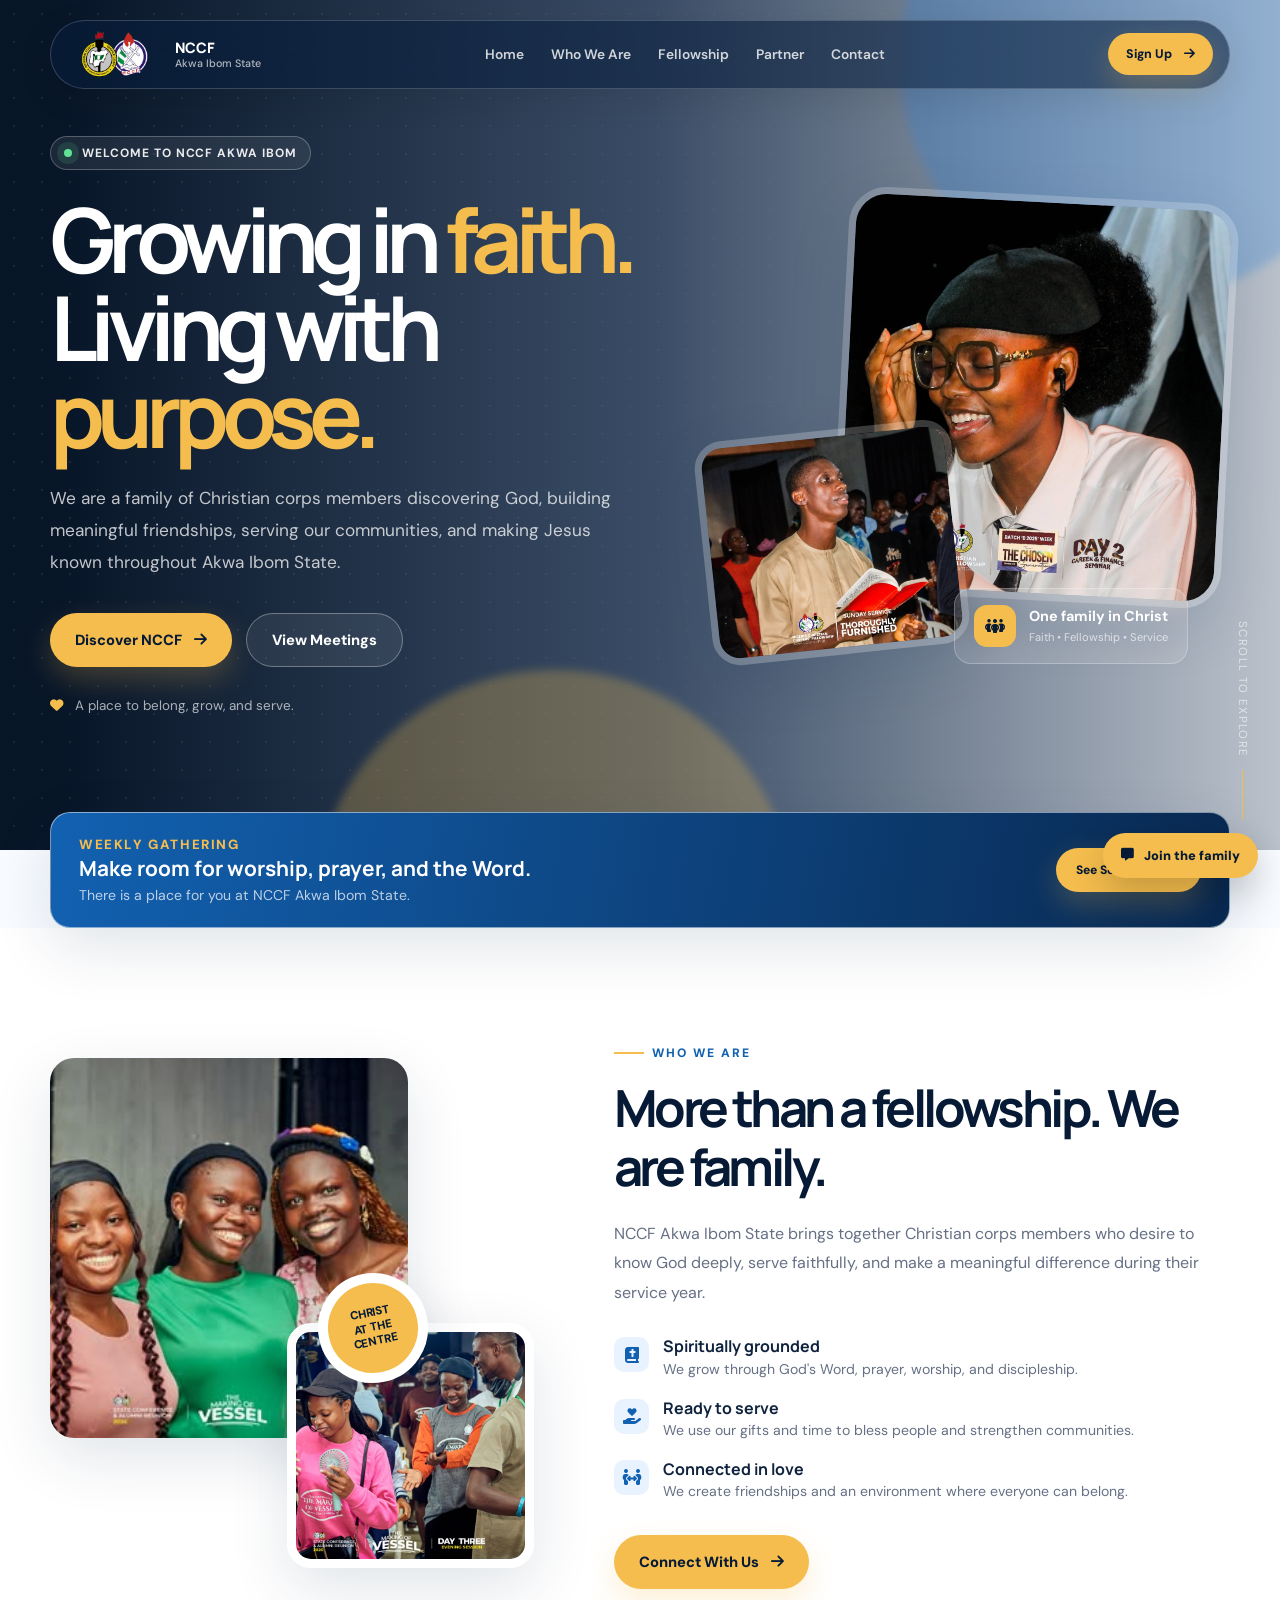
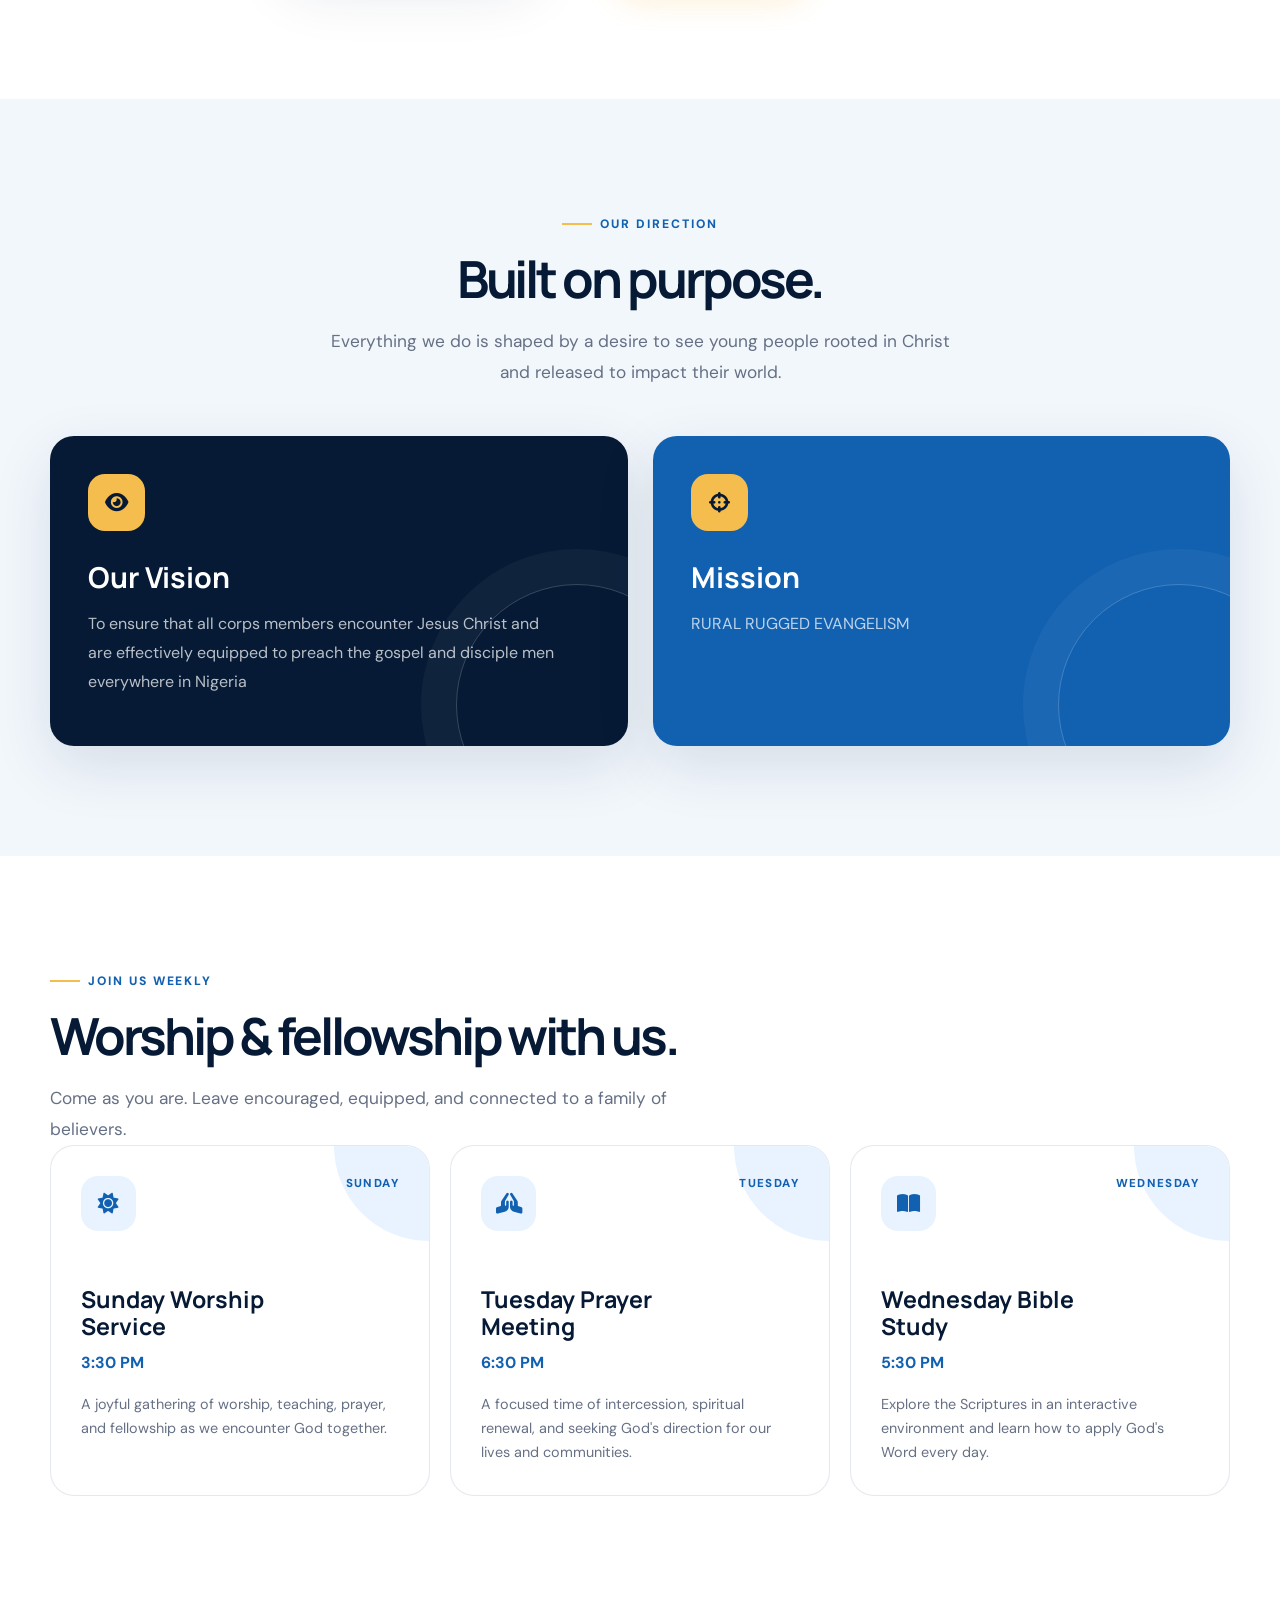
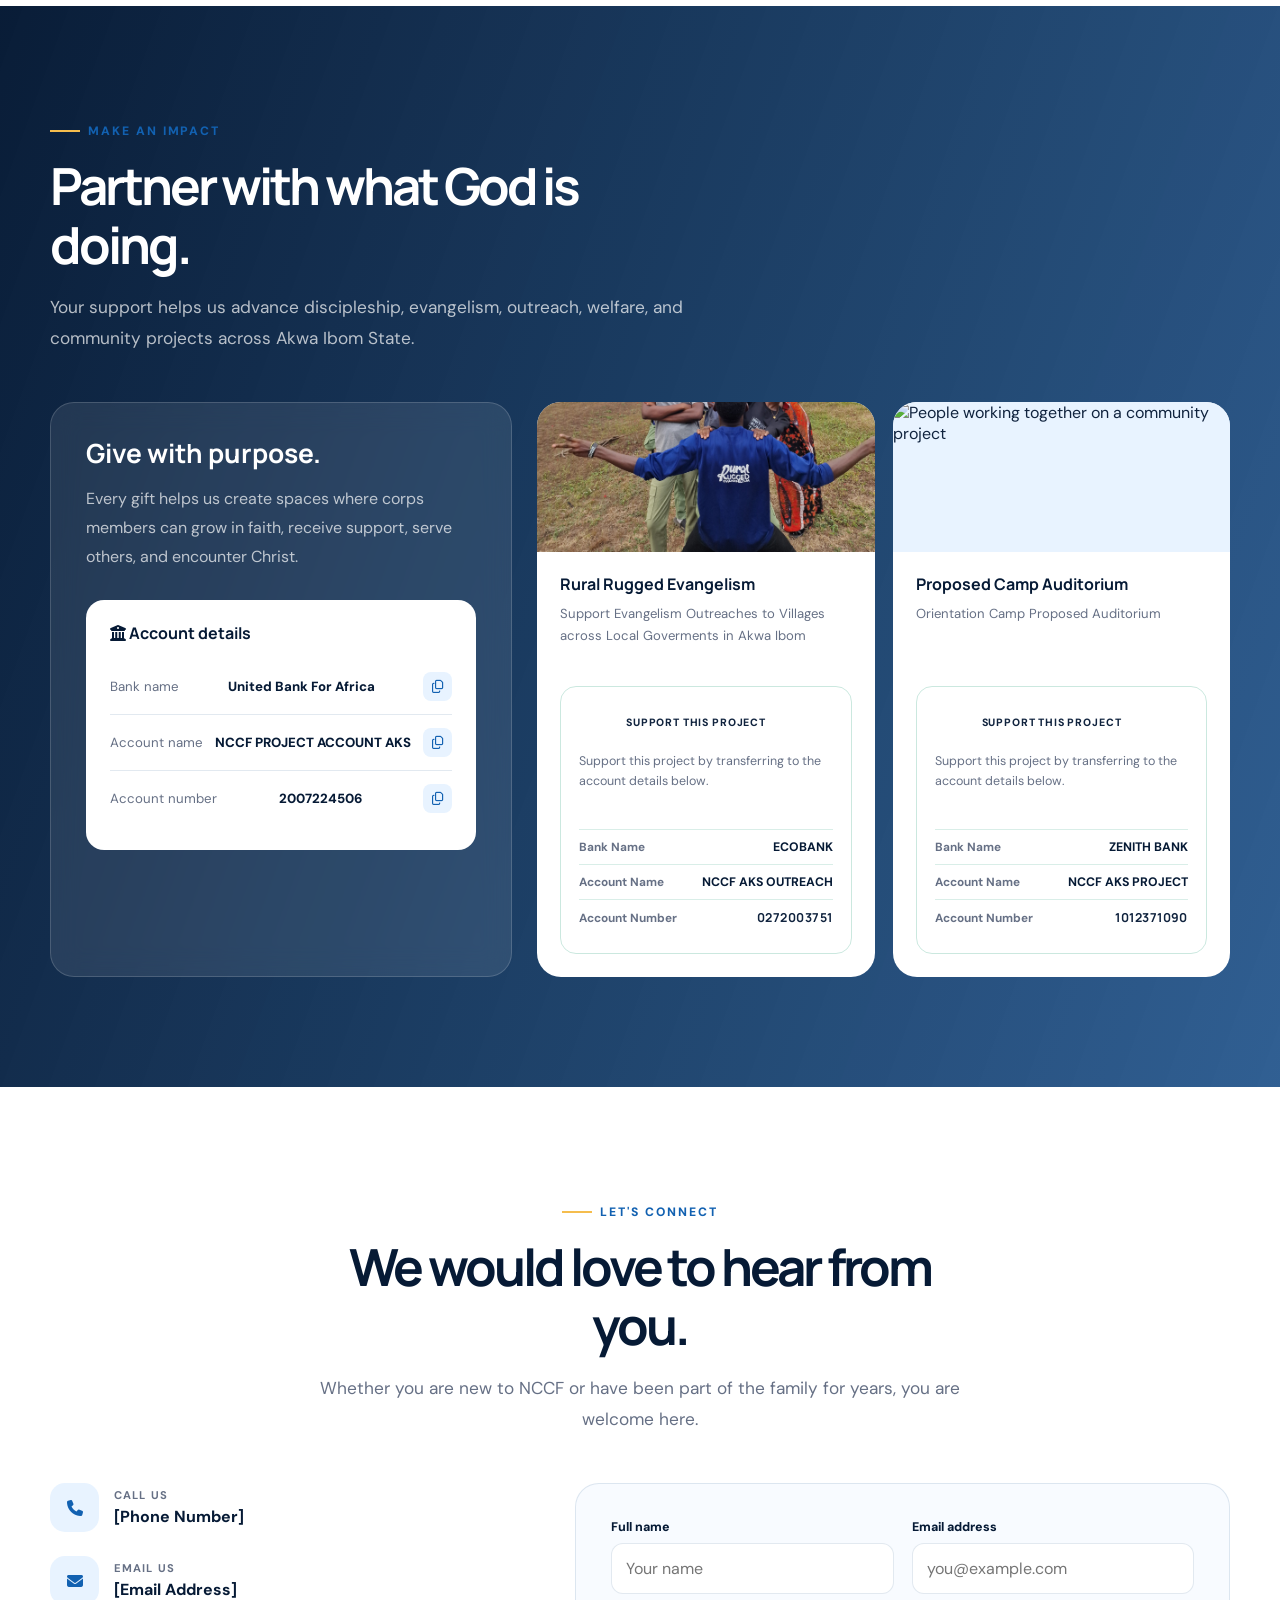
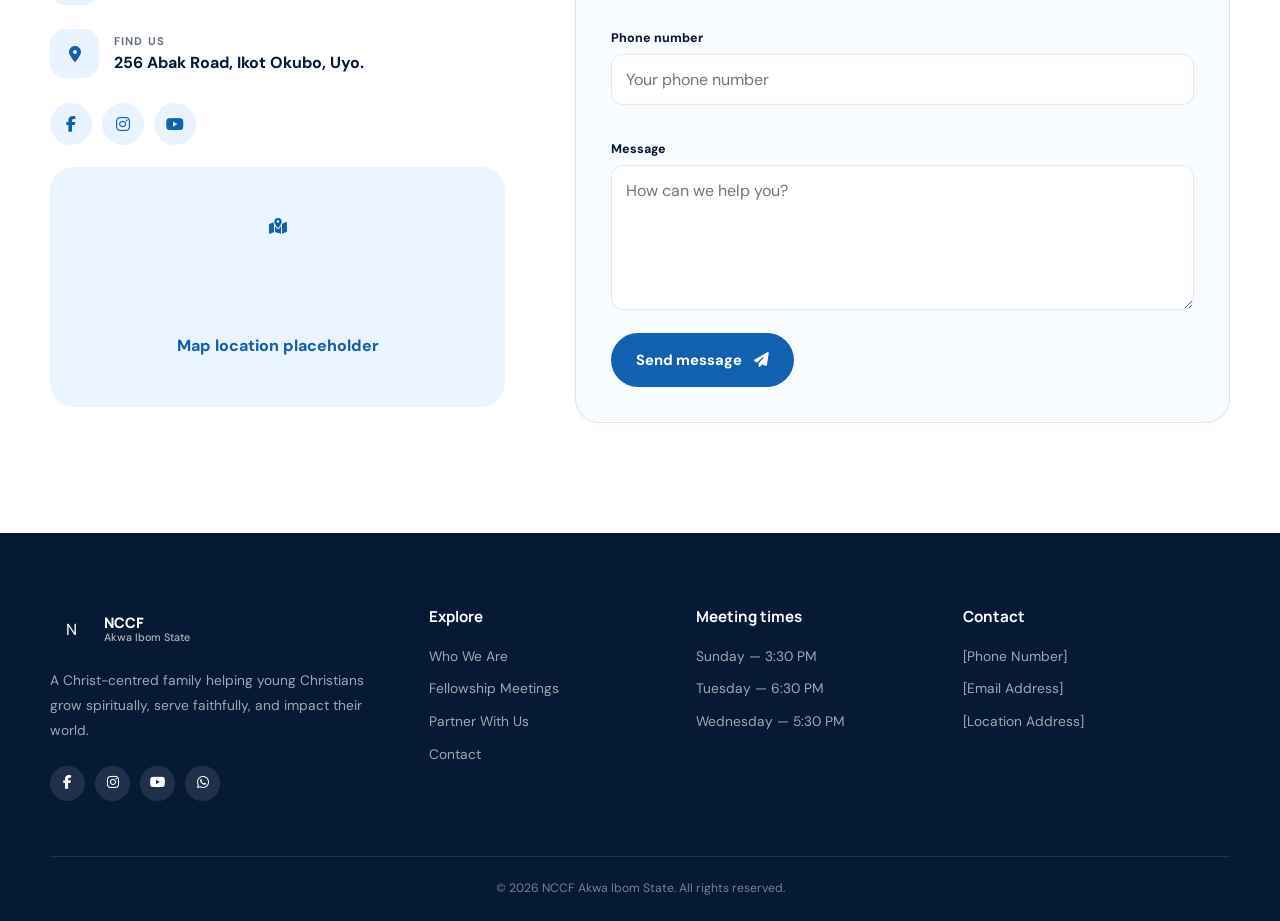
==== index.html @ 4d6a1c59 "first iteration" ====
<!DOCTYPE html>
<html lang="en">

<head>
  <meta charset="UTF-8" />
  <meta name="viewport" content="width=device-width, initial-scale=1.0" />

  <title>NCCF Akwa Ibom State | Growing Together in Christ</title>

  <meta name="description"
    content="NCCF Akwa Ibom State is a Christian community of corps members growing in faith, serving God and impacting lives." />

  <link rel="preconnect" href="https://fonts.googleapis.com" />
  <link rel="preconnect" href="https://fonts.gstatic.com" crossorigin />

  <link
    href="https://fonts.googleapis.com/css2?family=DM+Sans:wght@400;500;600;700&family=Manrope:wght@400;500;600;700;800&display=swap"
    rel="stylesheet" />

  <link rel="stylesheet" href="https://cdnjs.cloudflare.com/ajax/libs/font-awesome/6.5.2/css/all.min.css" />

  <link rel="stylesheet" href="styles.css" />
</head>

<body>
  <header class="site-header" id="header">
    <div class="container">
      <nav class="nav">
        <a class="brand" href="#home">
          <div class="brand-mark">
            <img src="./images/nccf_logo.png" />
          </div>
          <div class="brand-copy">
            NCCF
            <small>Akwa Ibom State</small>
          </div>
        </a>

        <div class="nav-links">
          <a href="#home">Home</a>
          <a href="#about">Who We Are</a>
          <a href="#services">Fellowship</a>
          <a href="#partner">Partner</a>
          <a href="#contact">Contact</a>
        </div>

        <a class="btn btn-primary nav-cta" href="signup.html" target="_blank">
          Sign Up <i class="fa-solid fa-arrow-right"></i>
        </a>

        <button class="menu-toggle" id="menuToggle" aria-label="Open navigation">
          <i class="fa-solid fa-bars"></i>
        </button>
      </nav>
    </div>
  </header>

  <div class="mobile-navigation" id="mobileNavigation">
    <button id="closeNavigation" aria-label="Close navigation">
      <i class="fa-solid fa-xmark"></i>
    </button>

    <a href="#home">Home</a>
    <a href="#about">Who We Are</a>
    <a href="#services">Fellowship</a>
    <a href="#partner">Partner</a>
    <a href="#contact">Contact</a>
  </div>

  <main>
    <section class="hero" id="home">
      <div class="hero-orb orb-one"></div>
      <div class="hero-orb orb-two"></div>

      <div class="container hero-inner">
        <div class="hero-copy">
          <div class="hero-label">
            <span class="pulse"></span>
            Welcome to NCCF Akwa Ibom
          </div>

          <h1>
            Growing in <span>faith.</span><br />
            Living with <span>purpose.</span>
          </h1>

          <p class="hero-description">
            We are a family of Christian corps members discovering God,
            building meaningful friendships, serving our communities, and
            making Jesus known throughout Akwa Ibom State.
          </p>

          <div class="hero-actions">
            <a class="btn btn-primary" href="#about">
              Discover NCCF <i class="fa-solid fa-arrow-right"></i>
            </a>

            <a class="btn btn-outline" href="#services">
              View Meetings
            </a>
          </div>

          <div class="hero-note">
            <i class="fa-solid fa-heart"></i>
            A place to belong, grow, and serve.
          </div>
        </div>

        <div class="hero-visual">
          <img class="hero-image-main" src="./images/smile.jpg " alt="Young people sharing fellowship together" />

          <img class="hero-image-small" src="./images/sing.jpg" alt="Christian worship gathering" />

          <div class="hero-card">
            <div class="hero-card-icon">
              <i class="fa-solid fa-people-group"></i>
            </div>
            <div>
              <strong>One family in Christ</strong>
              <small>Faith • Fellowship • Service</small>
            </div>
          </div>
        </div>
      </div>

      <div class="scroll-indicator">Scroll to explore</div>
    </section>

    <section class="event-bar">
      <div class="container">
        <div class="event-inner reveal">
          <div>
            <small>Weekly gathering</small>
            <h3>Make room for worship, prayer, and the Word.</h3>
            <p>There is a place for you at NCCF Akwa Ibom State.</p>
          </div>

          <a class="btn btn-primary" href="#services">
            See Service Times
          </a>
        </div>
      </div>
    </section>

    <section class="section about" id="about">
      <div class="container about-grid">
        <div class="about-gallery reveal">
          <img class="about-photo photo-one" src="./images/power_family.jpg" alt="Friends enjoying fellowship together"
            loading="lazy" />

          <img class="about-photo photo-two" src="./images/dance.jpg" alt="Community gathering outdoors"
            loading="lazy" />

          <div class="about-badge">
            Christ<br />
            at the<br />
            centre
          </div>
        </div>

        <div class="about-copy reveal delay-1">
          <div class="eyebrow">Who we are</div>

          <h2>More than a fellowship. We are family.</h2>

          <p>
            NCCF Akwa Ibom State brings together Christian corps members who
            desire to know God deeply, serve faithfully, and make a meaningful
            difference during their service year.
          </p>

          <div class="value-list">
            <div class="value-item">
              <i class="fa-solid fa-book-bible"></i>
              <div>
                <h4>Spiritually grounded</h4>
                <p>We grow through God's Word, prayer, worship, and discipleship.</p>
              </div>
            </div>

            <div class="value-item">
              <i class="fa-solid fa-hand-holding-heart"></i>
              <div>
                <h4>Ready to serve</h4>
                <p>We use our gifts and time to bless people and strengthen communities.</p>
              </div>
            </div>

            <div class="value-item">
              <i class="fa-solid fa-people-arrows"></i>
              <div>
                <h4>Connected in love</h4>
                <p>We create friendships and an environment where everyone can belong.</p>
              </div>
            </div>
          </div>

          <a class="btn btn-primary" href="#contact">
            Connect With Us <i class="fa-solid fa-arrow-right"></i>
          </a>
        </div>
      </div>
    </section>

    <section class="section vision">
      <div class="container">
        <div class="section-heading center reveal">
          <div class="eyebrow">Our direction</div>
          <h2>Built on purpose.</h2>
          <p>
            Everything we do is shaped by a desire to see young people rooted
            in Christ and released to impact their world.
          </p>
        </div>

        <div class="vision-grid">
          <article class="vision-card reveal">
            <div class="vision-icon">
              <i class="fa-solid fa-eye"></i>
            </div>

            <h3>Our Vision</h3>

            <p>
              To ensure that all corps members encounter Jesus Christ and are effectively
              equipped to preach the gospel and disciple men everywhere in Nigeria
            </p>
          </article>

          <article class="vision-card reveal delay-1">
            <div class="vision-icon">
              <i class="fa-solid fa-crosshairs"></i>
            </div>

            <h3>Mission</h3>

            <p>
              RURAL RUGGED EVANGELISM
            </p>
          </article>
        </div>
      </div>
    </section>

    <section class="section services" id="services">
      <div class="container">
        <div class="services-header">
          <div class="section-heading reveal">
            <div class="eyebrow">Join us weekly</div>
            <h2>Worship & fellowship with us.</h2>
            <p>
              Come as you are. Leave encouraged, equipped, and connected to a
              family of believers.
            </p>
          </div>
        </div>

        <div class="services-grid">
          <article class="service-card reveal">
            <div class="service-top">
              <div class="service-icon">
                <i class="fa-solid fa-sun"></i>
              </div>
              <span class="service-day">Sunday</span>
            </div>

            <h3>Sunday Worship Service</h3>
            <div class="service-meta">3:30 PM</div>

            <p>
              A joyful gathering of worship, teaching, prayer, and fellowship
              as we encounter God together.
            </p>
          </article>

          <article class="service-card reveal delay-1">
            <div class="service-top">
              <div class="service-icon">
                <i class="fa-solid fa-hands-praying"></i>
              </div>
              <span class="service-day">Tuesday</span>
            </div>

            <h3>Tuesday Prayer Meeting</h3>
            <div class="service-meta">6:30 PM</div>

            <p>
              A focused time of intercession, spiritual renewal, and seeking
              God's direction for our lives and communities.
            </p>
          </article>

          <article class="service-card reveal delay-2">
            <div class="service-top">
              <div class="service-icon">
                <i class="fa-solid fa-book-open"></i>
              </div>
              <span class="service-day">Wednesday</span>
            </div>

            <h3>Wednesday Bible Study</h3>
            <div class="service-meta">5:30 PM</div>

            <p>
              Explore the Scriptures in an interactive environment and learn
              how to apply God's Word every day.
            </p>
          </article>
        </div>
      </div>
    </section>

    <section class="section partner" id="partner">
      <div class="container">
        <div class="section-heading reveal">
          <div class="eyebrow">Make an impact</div>
          <h2>Partner with what God is doing.</h2>
          <p>
            Your support helps us advance discipleship, evangelism, outreach,
            welfare, and community projects across Akwa Ibom State.
          </p>
        </div>

        <div class="partner-grid">
          <div class="support-box reveal">
            <h3>Give with purpose.</h3>
            <p>
              Every gift helps us create spaces where corps members can grow in
              faith, receive support, serve others, and encounter Christ.
            </p>

            <div class="account-box">
              <h4>
                <i class="fa-solid fa-building-columns"></i>
                Account details
              </h4>

              <div class="account-row">
                <span>Bank name</span>
                <span>United Bank For Africa</span>
                <button class="copy" data-copy="[Bank Name]" aria-label="Copy bank name">
                  <i class="fa-regular fa-copy"></i>
                </button>
              </div>

              <div class="account-row">
                <span>Account name</span>
                <span>NCCF PROJECT ACCOUNT AKS</span>
                <button class="copy" data-copy="[Account Name]" aria-label="Copy account name">
                  <i class="fa-regular fa-copy"></i>
                </button>
              </div>

              <div class="account-row">
                <span>Account number</span>
                <span>2007224506</span>
                <button class="copy" data-copy="[Account Number]" aria-label="Copy account number">
                  <i class="fa-regular fa-copy"></i>
                </button>
              </div>
            </div>
          </div>

          <div class="projects">
            <article class="project-card reveal" style="--progress: 65%">
              <img class="project-image" src="./images/20260215_145110_1.jpg" alt="Volunteers serving their community"
                loading="lazy" />

              <div class="project-body">
                <h4>Rural Rugged Evangelism</h4>
                <p>
                  Support Evangelism Outreaches to Villages across Local
                  Goverments in Akwa Ibom
                </p>

                <div class="mini-support-card">
                  <div class="mini-support-heading">
                    <div class="mini-support-icon">
                      <i class="fa-solid fa-heart"></i>
                    </div>

                    <div>
                      <span>Support this project</span>
                    </div>
                  </div>

                  <p>
                    Support this project by transferring to the account details below.
                  </p>

                  <div class="mini-account-detail">
                    <span>Bank Name</span>
                    <strong>ECOBANK</strong>
                  </div>

                  <div class="mini-account-detail">
                    <span>Account Name</span>
                    <strong>NCCF AKS OUTREACH</strong>
                  </div>

                  <div class="mini-account-detail account-number">
                    <span>Account Number</span>
                    <strong>0272003751</strong>
                  </div>
                </div>
              </div>
            </article>

            <article class="project-card reveal delay-1" style="--progress: 40%">
              <img class="project-image"
                src="https://images.unsplash.com/photo-1559027615-cd4628902d4a?auto=format&fit=crop&w=900&q=80"
                alt="People working together on a community project" loading="lazy" />

              <div class="project-body">
                <h4>Proposed Camp Auditorium</h4>
                <p>
                  Orientation Camp Proposed Auditorium
                </p>

                <div class="mini-support-card">
                  <div class="mini-support-heading">
                    <div class="mini-support-icon">
                      <i class="fa-solid fa-heart"></i>
                    </div>

                    <div>
                      <span>Support this project</span>
                    </div>
                  </div>

                  <p>
                    Support this project by transferring to the account details below.
                  </p>

                  <div class="mini-account-detail">
                    <span>Bank Name</span>
                    <strong>ZENITH BANK</strong>
                  </div>

                  <div class="mini-account-detail">
                    <span>Account Name</span>
                    <strong>NCCF AKS PROJECT</strong>
                  </div>

                  <div class="mini-account-detail account-number">
                    <span>Account Number</span>
                    <strong>1012371090</strong>
                  </div>
                </div>
              </div>
            </article>
          </div>
        </div>
      </div>
    </section>

    <section class="section contact" id="contact">
      <div class="container">
        <div class="section-heading center reveal">
          <div class="eyebrow">Let's connect</div>
          <h2>We would love to hear from you.</h2>
          <p>
            Whether you are new to NCCF or have been part of the family for
            years, you are welcome here.
          </p>
        </div>

        <div class="contact-grid">
          <div class="reveal">
            <div class="contact-details">
              <div class="contact-item">
                <div class="contact-icon">
                  <i class="fa-solid fa-phone"></i>
                </div>

                <div>
                  <small>Call us</small>
                  <p>[Phone Number]</p>
                </div>
              </div>

              <div class="contact-item">
                <div class="contact-icon">
                  <i class="fa-solid fa-envelope"></i>
                </div>

                <div>
                  <small>Email us</small>
                  <p>[Email Address]</p>
                </div>
              </div>

              <div class="contact-item">
                <div class="contact-icon">
                  <i class="fa-solid fa-location-dot"></i>
                </div>

                <div>
                  <small>Find us</small>
                  <p>256 Abak Road, Ikot Okubo, Uyo.</p>
                </div>
              </div>
            </div>

            <div class="socials">
              <a href="https://web.facebook.com/nccfaks" target="_blank" aria-label="Facebook">
                <i class="fa-brands fa-facebook-f"></i>
              </a>

              <a href="https://www.instagram.com/nccfaks/" target="_blank" aria-label="Instagram">
                <i class="fa-brands fa-instagram"></i>
              </a>

              <a href="https://www.youtube.com/@nccfakwaibom5083/featured" target="_blank" aria-label="YouTube">
                <i class="fa-brands fa-youtube"></i>
              </a>
            </div>

            <div class="map">
              <i class="fa-solid fa-map-location-dot"></i>
              <span>Map location placeholder</span>
            </div>
          </div>

          <form class="contact-form reveal delay-1" id="contactForm">
            <div class="form-grid">
              <div class="field">
                <label for="name">Full name</label>
                <input id="name" type="text" placeholder="Your name" required />
              </div>

              <div class="field">
                <label for="email">Email address</label>
                <input id="email" type="email" placeholder="you@example.com" required />
              </div>

              <div class="field full">
                <label for="phone">Phone number</label>
                <input id="phone" type="tel" placeholder="Your phone number" />
              </div>

              <div class="field full">
                <label for="message">Message</label>
                <textarea id="message" placeholder="How can we help you?" required></textarea>
              </div>
            </div>

            <button class="btn form-submit" type="submit">
              Send message <i class="fa-solid fa-paper-plane"></i>
            </button>
          </form>
        </div>
      </div>
    </section>
  </main>

  <button class="floating-cta" onclick="document.querySelector('#contact').scrollIntoView()">
    <i class="fa-solid fa-message"></i>
    Join the family
  </button>

  <footer>
    <div class="container">
      <div class="footer-grid">
        <div>
          <div class="footer-brand">
            <div class="brand-mark">N</div>
            <div class="brand-copy">
              NCCF
              <small>Akwa Ibom State</small>
            </div>
          </div>

          <p>
            A Christ-centred family helping young Christians grow spiritually,
            serve faithfully, and impact their world.
          </p>

          <div class="footer-socials">
            <a href="#" aria-label="Facebook">
              <i class="fa-brands fa-facebook-f"></i>
            </a>
            <a href="#" aria-label="Instagram">
              <i class="fa-brands fa-instagram"></i>
            </a>
            <a href="#" aria-label="YouTube">
              <i class="fa-brands fa-youtube"></i>
            </a>
            <a href="#" aria-label="WhatsApp">
              <i class="fa-brands fa-whatsapp"></i>
            </a>
          </div>
        </div>

        <div>
          <h4>Explore</h4>
          <ul>
            <li><a href="#about">Who We Are</a></li>
            <li><a href="#services">Fellowship Meetings</a></li>
            <li><a href="#partner">Partner With Us</a></li>
            <li><a href="#contact">Contact</a></li>
          </ul>
        </div>

        <div>
          <h4>Meeting times</h4>
          <ul>
            <li>Sunday — 3:30 PM</li>
            <li>Tuesday — 6:30 PM</li>
            <li>Wednesday — 5:30 PM</li>
          </ul>
        </div>

        <div>
          <h4>Contact</h4>
          <ul>
            <li>[Phone Number]</li>
            <li>[Email Address]</li>
            <li>[Location Address]</li>
          </ul>
        </div>
      </div>

      <div class="footer-bottom">
        © 2026 NCCF Akwa Ibom State. All rights reserved.
      </div>
    </div>
  </footer>
  <script src="script.js"></script>

  <style>
    .mobile-navigation {
      position: fixed;
      inset: 0;
      z-index: 150;
      display: flex;
      flex-direction: column;
      align-items: center;
      justify-content: center;
      gap: 25px;
      background: var(--navy);
      opacity: 0;
      pointer-events: none;
      transform: translateY(-20px);
      transition: 0.35s var(--ease);
    }

    .mobile-navigation.active {
      opacity: 1;
      pointer-events: auto;
      transform: translateY(0);
    }

    .mobile-navigation button {
      position: absolute;
      top: 25px;
      right: 25px;
      border: 0;
      color: var(--white);
      background: transparent;
      font-size: 1.7rem;
      cursor: pointer;
    }

    .mobile-navigation a {
      color: var(--white);
      font-family: "Manrope", sans-serif;
      font-size: 1.5rem;
      font-weight: 800;
    }

    .mobile-navigation a:hover {
      color: var(--gold);
    }
  </style>
</body>

</html>
---- styles.css ----
:root {
      --navy: #061a35;
      --navy-2: #092951;
      --blue: #1261b1;
      --blue-2: #2b83dc;
      --sky: #e8f3ff;
      --gold: #f5bd4d;
      --white: #ffffff;
      --cream: #f8fbff;
      --ink: #10233e;
      --muted: #667085;
      --border: rgba(20, 74, 130, 0.12);
      --shadow: 0 20px 60px rgba(7, 38, 78, 0.12);
      --radius: 24px;
      --ease: cubic-bezier(0.22, 1, 0.36, 1);
    }

    * {
      margin: 0;
      padding: 0;
      box-sizing: border-box;
    }

    html {
      scroll-behavior: smooth;
    }

    body {
      color: var(--ink);
      background: var(--cream);
      font-family: "DM Sans", sans-serif;
      overflow-x: hidden;
    }

    body.menu-open {
      overflow: hidden;
    }

    h1,
    h2,
    h3,
    h4 {
      font-family: "Manrope", sans-serif;
      line-height: 1.15;
    }

    a {
      color: inherit;
      text-decoration: none;
    }

    button,
    input,
    textarea {
      font: inherit;
    }

    img {
      width: 100%;
      display: block;
      object-fit: cover;
    }

    .container {
      width: min(1180px, calc(100% - 40px));
      margin: 0 auto;
    }

    .section {
      padding: 110px 0;
      position: relative;
    }

    .eyebrow {
      display: inline-flex;
      align-items: center;
      gap: 8px;
      color: var(--blue);
      font-size: 0.76rem;
      font-weight: 800;
      letter-spacing: 0.16em;
      text-transform: uppercase;
      margin-bottom: 17px;
    }

    .eyebrow::before {
      content: "";
      width: 30px;
      height: 2px;
      background: var(--gold);
    }

    .section-heading {
      max-width: 650px;
      margin-bottom: 48px;
    }

    .section-heading.center {
      margin-left: auto;
      margin-right: auto;
      text-align: center;
    }

    .section-heading h2 {
      color: var(--navy);
      font-size: clamp(2.2rem, 4vw, 4rem);
      letter-spacing: -0.06em;
      margin-bottom: 18px;
    }

    .section-heading p {
      color: var(--muted);
      font-size: 1.08rem;
      line-height: 1.8;
    }

    .btn {
      display: inline-flex;
      align-items: center;
      justify-content: center;
      gap: 12px;
      min-height: 54px;
      padding: 0 25px;
      border: 0;
      border-radius: 999px;
      cursor: pointer;
      font-size: 0.92rem;
      font-weight: 800;
      transition: 0.35s var(--ease);
    }

    .btn-primary {
      color: var(--navy);
      background: var(--gold);
      box-shadow: 0 12px 30px rgba(245, 189, 77, 0.24);
    }

    .btn-primary:hover {
      transform: translateY(-5px);
      box-shadow: 0 18px 35px rgba(245, 189, 77, 0.36);
    }

    .btn-outline {
      color: var(--white);
      border: 1px solid rgba(255, 255, 255, 0.32);
      background: rgba(255, 255, 255, 0.08);
      backdrop-filter: blur(10px);
    }

    .btn-outline:hover {
      color: var(--navy);
      background: var(--white);
      transform: translateY(-5px);
    }

    /* Navigation */
    .site-header {
      position: fixed;
      z-index: 100;
      top: 0;
      width: 100%;
      padding: 20px 0;
      transition: 0.35s var(--ease);
    }

    .site-header.scrolled {
      padding: 12px 0;
    }

    .nav {
      display: flex;
      align-items: center;
      justify-content: space-between;
      padding: 10px 16px 10px 12px;
      border: 1px solid rgba(255, 255, 255, 0.18);
      border-radius: 999px;
      background: rgba(7, 30, 61, 0.58);
      box-shadow: 0 10px 35px rgba(0, 0, 0, 0.1);
      backdrop-filter: blur(18px);
    }

    .brand {
      display: flex;
      align-items: center;
      gap: 12px;
      color: var(--white);
    }

    .brand-mark {
      display: grid;
      width: 100px;
      height: auto;
      place-items: center;
    }

    .brand-copy {
      font-family: "Manrope", sans-serif;
      font-size: 0.9rem;
      font-weight: 800;
      line-height: 1.2;
    }

    .brand-copy small {
      display: block;
      color: rgba(255, 255, 255, 0.68);
      font-family: "DM Sans", sans-serif;
      font-size: 0.67rem;
      font-weight: 500;
    }

    .nav-links {
      display: flex;
      align-items: center;
      gap: 27px;
      color: rgba(255, 255, 255, 0.8);
      font-size: 0.86rem;
      font-weight: 600;
    }

    .nav-links a {
      position: relative;
    }

    .nav-links a::after {
      content: "";
      position: absolute;
      right: 0;
      bottom: -8px;
      left: 0;
      width: 0;
      height: 2px;
      background: var(--gold);
      transition: 0.3s ease;
    }

    .nav-links a:hover {
      color: var(--white);
    }

    .nav-links a:hover::after {
      width: 100%;
    }

    .nav-cta {
      min-height: 42px;
      padding: 0 18px;
      font-size: 0.78rem;
    }

    .menu-toggle {
      display: none;
      border: 0;
      color: var(--white);
      background: transparent;
      font-size: 1.4rem;
      cursor: pointer;
    }

    /* Hero */
    .hero {
      position: relative;
      min-height: 850px;
      display: flex;
      align-items: center;
      color: var(--white);
      background:
        linear-gradient(90deg, rgba(3, 17, 36, 0.98) 5%, rgba(5, 28, 59, 0.78) 51%, rgba(4, 23, 49, 0.25)),
        url("https://images.unsplash.com/photo-1516026672322-bc52d61a55d5?auto=format&fit=crop&w=2200&q=85")
        center/cover;
      overflow: hidden;
    }

    .hero::before {
      content: "";
      position: absolute;
      inset: 0;
      opacity: 0.2;
      background-image: radial-gradient(rgba(255, 255, 255, 0.4) 1px, transparent 1px);
      background-size: 28px 28px;
      mask-image: linear-gradient(to right, black, transparent);
    }

    .hero-orb {
      position: absolute;
      width: 480px;
      height: 480px;
      border-radius: 50%;
      filter: blur(5px);
      opacity: 0.28;
      animation: floatOrb 12s infinite alternate ease-in-out;
    }

    .orb-one {
      top: -180px;
      right: -100px;
      background: var(--blue-2);
    }

    .orb-two {
      right: 38%;
      bottom: -300px;
      background: var(--gold);
      animation-delay: -5s;
    }

    @keyframes floatOrb {
      to {
        transform: translate(30px, 35px) scale(1.08);
      }
    }

    .hero-inner {
      position: relative;
      z-index: 2;
      display: grid;
      grid-template-columns: 1.05fr 0.95fr;
      gap: 70px;
      align-items: center;
      /* padding-top: 90px; */
    }

    .hero-copy {
      animation: heroIn 1s var(--ease) both;
    }

    @keyframes heroIn {
      from {
        opacity: 0;
        transform: translateY(35px);
      }

      to {
        opacity: 1;
        transform: translateY(0);
      }
    }

    .hero-label {
      display: inline-flex;
      align-items: center;
      gap: 10px;
      padding: 8px 13px;
      margin-bottom: 25px;
      border: 1px solid rgba(255, 255, 255, 0.25);
      border-radius: 999px;
      color: rgba(255, 255, 255, 0.9);
      background: rgba(255, 255, 255, 0.08);
      font-size: 0.75rem;
      font-weight: 700;
      letter-spacing: 0.08em;
      text-transform: uppercase;
      backdrop-filter: blur(10px);
    }

    .pulse {
      width: 8px;
      height: 8px;
      border-radius: 50%;
      background: #61e294;
      box-shadow: 0 0 0 7px rgba(97, 226, 148, 0.13);
      animation: pulse 1.8s infinite;
    }

    @keyframes pulse {
      50% {
        box-shadow: 0 0 0 13px rgba(97, 226, 148, 0);
      }
    }

    .hero h1 {
      max-width: 730px;
      font-size: clamp(3.2rem, 7vw, 5.6rem);
      letter-spacing: -0.085em;
      line-height: 0.98;
    }

    .hero h1 span {
      color: var(--gold);
    }

    .hero-description {
      max-width: 570px;
      margin: 25px 0 34px;
      color: rgba(255, 255, 255, 0.75);
      font-size: 1.08rem;
      line-height: 1.85;
    }

    .hero-actions {
      display: flex;
      flex-wrap: wrap;
      gap: 14px;
    }

    .hero-note {
      display: flex;
      align-items: center;
      gap: 12px;
      margin-top: 30px;
      color: rgba(255, 255, 255, 0.65);
      font-size: 0.84rem;
    }

    .hero-note i {
      color: var(--gold);
    }

    .hero-visual {
      position: relative;
      min-height: 510px;
      animation: visualIn 1s 0.25s var(--ease) both;
    }

    @keyframes visualIn {
      from {
        opacity: 0;
        transform: translateX(40px) rotate(2deg);
      }

      to {
        opacity: 1;
        transform: translateX(0) rotate(0);
      }
    }

    .hero-image-main {
      position: absolute;
      top: 25px;
      right: 0;
      width: 74%;
      height: 405px;
      border: 7px solid rgba(255, 255, 255, 0.18);
      border-radius: 38px;
      box-shadow: var(--shadow);
      transform: rotate(3deg);
    }

    .hero-image-small {
      position: absolute;
      bottom: 25px;
      left: 0;
      width: 49%;
      height: 225px;
      border: 7px solid rgba(255, 255, 255, 0.22);
      border-radius: 28px;
      box-shadow: var(--shadow);
      transform: rotate(-6deg);
    }

    .hero-card {
      position: absolute;
      right: 8%;
      bottom: 16px;
      z-index: 3;
      display: flex;
      align-items: center;
      gap: 13px;
      padding: 16px 19px;
      border: 1px solid rgba(255, 255, 255, 0.25);
      border-radius: 17px;
      background: rgba(255, 255, 255, 0.13);
      backdrop-filter: blur(15px);
      animation: cardFloat 4s infinite alternate ease-in-out;
    }

    @keyframes cardFloat {
      to {
        transform: translateY(-13px);
      }
    }

    .hero-card-icon {
      display: grid;
      width: 42px;
      height: 42px;
      place-items: center;
      border-radius: 13px;
      color: var(--navy);
      background: var(--gold);
    }

    .hero-card strong {
      display: block;
      font-size: 0.9rem;
    }

    .hero-card small {
      color: rgba(255, 255, 255, 0.67);
      font-size: 0.7rem;
    }

    .scroll-indicator {
      position: absolute;
      right: 30px;
      bottom: 30px;
      z-index: 3;
      display: flex;
      align-items: center;
      gap: 12px;
      color: rgba(255, 255, 255, 0.6);
      font-size: 0.72rem;
      letter-spacing: 0.12em;
      text-transform: uppercase;
      writing-mode: vertical-rl;
    }

    .scroll-indicator::after {
      content: "";
      width: 1px;
      height: 50px;
      background: var(--gold);
    }

    /* Floating event banner */
    .event-bar {
      position: relative;
      z-index: 5;
      margin-top: -38px;
    }

    .event-inner {
      display: grid;
      grid-template-columns: 1fr auto;
      gap: 25px;
      align-items: center;
      padding: 23px 28px;
      border: 1px solid rgba(255, 255, 255, 0.5);
      border-radius: 20px;
      color: var(--white);
      background: linear-gradient(100deg, var(--blue), var(--navy-2));
      box-shadow: var(--shadow);
    }

    .event-inner small {
      display: block;
      margin-bottom: 4px;
      color: var(--gold);
      font-weight: 800;
      letter-spacing: 0.12em;
      text-transform: uppercase;
    }

    .event-inner h3 {
      font-size: 1.3rem;
    }

    .event-inner p {
      margin-top: 5px;
      color: rgba(255, 255, 255, 0.72);
      font-size: 0.88rem;
    }

    .event-inner .btn {
      min-height: 44px;
      padding: 0 20px;
      font-size: 0.76rem;
    }

    /* Stats */
    .stats {
      padding: 40px 0 30px;
      background: var(--white);
    }

    .stats-grid {
      display: grid;
      grid-template-columns: repeat(4, 1fr);
      gap: 20px;
    }

    .stat {
      padding: 25px;
      text-align: center;
      border-right: 1px solid var(--border);
    }

    .stat:last-child {
      border: 0;
    }

    .stat-number {
      color: var(--blue);
      font-family: "Manrope", sans-serif;
      font-size: 2.5rem;
      font-weight: 800;
    }

    .stat-label {
      display: block;
      margin-top: 5px;
      color: var(--muted);
      font-size: 0.86rem;
    }

    /* About */
    .about {
      background: var(--white);
    }

    .about-grid {
      display: grid;
      grid-template-columns: 0.88fr 1.12fr;
      gap: 80px;
      align-items: center;
    }

    .about-gallery {
      position: relative;
      min-height: 510px;
    }

    .about-photo {
      position: absolute;
      overflow: hidden;
      border-radius: var(--radius);
      box-shadow: var(--shadow);
    }

    .photo-one {
      top: 0;
      left: 0;
      width: 74%;
      height: 380px;
    }

    .photo-two {
      right: 0;
      bottom: 0;
      width: 51%;
      height: 245px;
      border: 9px solid var(--white);
    }

    .about-badge {
      position: absolute;
      right: 22%;
      top: 42%;
      display: grid;
      width: 110px;
      height: 110px;
      place-items: center;
      border: 10px solid var(--white);
      border-radius: 50%;
      color: var(--navy);
      background: var(--gold);
      text-align: center;
      box-shadow: var(--shadow);
      font-size: 0.72rem;
      font-weight: 800;
      line-height: 1.3;
      text-transform: uppercase;
      transform: rotate(-12deg);
    }

    .about-copy h2 {
      margin-bottom: 23px;
      color: var(--navy);
      font-size: clamp(2.3rem, 4vw, 4.2rem);
      letter-spacing: -0.07em;
    }

    .about-copy > p {
      margin-bottom: 30px;
      color: var(--muted);
      line-height: 1.85;
    }

    .value-list {
      display: grid;
      gap: 18px;
      margin-bottom: 32px;
    }

    .value-item {
      display: flex;
      align-items: flex-start;
      gap: 14px;
    }

    .value-item i {
      display: grid;
      width: 35px;
      height: 35px;
      flex-shrink: 0;
      place-items: center;
      border-radius: 10px;
      color: var(--blue);
      background: var(--sky);
    }

    .value-item h4 {
      margin-bottom: 3px;
      font-size: 1rem;
    }

    .value-item p {
      color: var(--muted);
      font-size: 0.88rem;
      line-height: 1.55;
    }

    /* Vision and Mission */
    .vision {
      background: #f2f7fc;
    }

    .vision-grid {
      display: grid;
      grid-template-columns: repeat(2, 1fr);
      gap: 25px;
    }

    .vision-card {
      position: relative;
      min-height: 310px;
      overflow: hidden;
      padding: 38px;
      border-radius: var(--radius);
      color: var(--white);
      background: var(--navy);
      box-shadow: var(--shadow);
      transition: 0.4s var(--ease);
    }

    .vision-card:nth-child(2) {
      background: var(--blue);
    }

    .vision-card:hover {
      transform: translateY(-10px);
    }

    .vision-card::after {
      content: "";
      position: absolute;
      right: -70px;
      bottom: -80px;
      width: 240px;
      height: 240px;
      border: 1px solid rgba(255, 255, 255, 0.2);
      border-radius: 50%;
      box-shadow: 0 0 0 35px rgba(255, 255, 255, 0.04);
    }

    .vision-icon {
      display: grid;
      width: 57px;
      height: 57px;
      margin-bottom: 30px;
      place-items: center;
      border-radius: 17px;
      color: var(--navy);
      background: var(--gold);
      font-size: 1.3rem;
    }

    .vision-card h3 {
      margin-bottom: 16px;
      font-size: 1.8rem;
    }

    .vision-card p {
      position: relative;
      z-index: 1;
      max-width: 470px;
      color: rgba(255, 255, 255, 0.72);
      line-height: 1.8;
    }

    /* Services */
    .services {
      background: var(--white);
    }

    .services-header {
      display: flex;
      align-items: end;
      justify-content: space-between;
      gap: 30px;
    }

    .services-header .section-heading {
      margin-bottom: 0;
    }

    .services-grid {
      display: grid;
      grid-template-columns: repeat(3, 1fr);
      gap: 20px;
    }

    .service-card {
      position: relative;
      overflow: hidden;
      padding: 30px;
      border: 1px solid var(--border);
      border-radius: var(--radius);
      background: var(--white);
      transition: 0.4s var(--ease);
    }

    .service-card:hover {
      color: var(--white);
      background: var(--navy);
      transform: translateY(-10px);
      box-shadow: var(--shadow);
    }

    .service-card:hover h3,
    .service-card:hover p,
    .service-card:hover .service-meta {
      color: var(--white);
    }

    .service-card::before {
      content: "";
      position: absolute;
      top: 0;
      right: 0;
      width: 95px;
      height: 95px;
      border-radius: 0 0 0 100%;
      background: var(--sky);
      transition: 0.4s var(--ease);
    }

    .service-card:hover::before {
      background: rgba(255, 255, 255, 0.1);
    }

    .service-top {
      position: relative;
      z-index: 1;
      display: flex;
      justify-content: space-between;
      margin-bottom: 55px;
    }

    .service-icon {
      display: grid;
      width: 55px;
      height: 55px;
      place-items: center;
      border-radius: 17px;
      color: var(--blue);
      background: var(--sky);
      font-size: 1.3rem;
    }

    .service-card:hover .service-icon {
      color: var(--navy);
      background: var(--gold);
    }

    .service-day {
      color: var(--blue);
      font-size: 0.72rem;
      font-weight: 800;
      letter-spacing: 0.12em;
      text-transform: uppercase;
    }

    .service-card:hover .service-day {
      color: var(--gold);
    }

    .service-card h3 {
      position: relative;
      z-index: 1;
      max-width: 220px;
      margin-bottom: 12px;
      color: var(--navy);
      font-size: 1.45rem;
    }

    .service-meta {
      position: relative;
      z-index: 1;
      color: var(--blue);
      font-weight: 700;
    }

    .service-card p {
      position: relative;
      z-index: 1;
      margin-top: 19px;
      color: var(--muted);
      font-size: 0.9rem;
      line-height: 1.7;
    }

    /* Partner */
    .partner {
      color: var(--white);
      background:
        linear-gradient(110deg, rgba(4, 24, 51, 0.98), rgba(10, 66, 126, 0.84)),
        url("https://images.unsplash.com/photo-1532629345422-7515f3d16bb6?auto=format&fit=crop&w=1800&q=85")
        center/cover;
    }

    .partner .section-heading h2 {
      color: var(--white);
    }

    .partner .section-heading p {
      color: rgba(255, 255, 255, 0.7);
    }

    .partner-grid {
      display: grid;
      grid-template-columns: 0.8fr 1.2fr;
      gap: 25px;
    }

    .support-box {
      padding: 35px;
      border: 1px solid rgba(255, 255, 255, 0.16);
      border-radius: var(--radius);
      background: rgba(255, 255, 255, 0.09);
      backdrop-filter: blur(14px);
    }

    .support-box h3 {
      margin-bottom: 17px;
      font-size: 1.65rem;
    }

    .support-box > p {
      margin-bottom: 28px;
      color: rgba(255, 255, 255, 0.7);
      line-height: 1.8;
    }

    .account-box {
      padding: 24px;
      border-radius: 18px;
      color: var(--ink);
      background: var(--white);
    }

    .account-box h4 {
      margin-bottom: 17px;
      color: var(--navy);
    }

    .account-row {
      display: flex;
      align-items: center;
      justify-content: space-between;
      gap: 10px;
      padding: 13px 0;
      border-bottom: 1px solid var(--border);
      font-size: 0.83rem;
    }

    .account-row:last-child {
      border: 0;
    }

    .account-row span:first-child {
      color: var(--muted);
    }

    .account-row span:nth-child(2) {
      color: var(--navy);
      font-weight: 800;
      text-align: right;
    }

    .copy {
      display: grid;
      width: 29px;
      height: 29px;
      flex-shrink: 0;
      place-items: center;
      border: 0;
      border-radius: 8px;
      color: var(--blue);
      background: var(--sky);
      cursor: pointer;
    }

    .projects {
      display: grid;
      grid-template-columns: repeat(2, 1fr);
      gap: 18px;
    }

    .project-card {
      overflow: hidden;
      border-radius: var(--radius);
      background: var(--white);
      color: var(--ink);
      transition: 0.4s var(--ease);
    }

    .project-card:hover {
      transform: translateY(-8px);
    }

    .project-image {
      height: 150px;
      background: var(--sky);
    }

    .project-body {
      padding: 23px;
    }

    .project-body h4 {
      margin-bottom: 10px;
      color: var(--navy);
    }

    .project-body p {
      min-height: 65px;
      color: var(--muted);
      font-size: 0.82rem;
      line-height: 1.65;
    }

    .progress-info {
      display: flex;
      justify-content: space-between;
      margin: 15px 0 7px;
      color: var(--muted);
      font-size: 0.73rem;
      font-weight: 700;
    }

    .progress {
      height: 7px;
      overflow: hidden;
      border-radius: 999px;
      background: #e6edf6;
    }

    .progress span {
      display: block;
      width: 0;
      height: 100%;
      border-radius: inherit;
      background: var(--blue);
      transition: width 1.4s 0.2s var(--ease);
    }

    .project-card.visible .progress span {
      width: var(--progress);
    }

    .project-button {
      width: 100%;
      min-height: 43px;
      margin-top: 18px;
      border: 0;
      border-radius: 11px;
      color: var(--white);
      background: var(--navy);
      cursor: pointer;
      font-size: 0.78rem;
      font-weight: 800;
      transition: 0.3s ease;
    }

    .project-button:hover {
      background: var(--blue);
    }

    /* Contact */
    .contact {
      background: var(--white);
    }

    .contact-grid {
      display: grid;
      grid-template-columns: 0.82fr 1.18fr;
      gap: 70px;
      align-items: start;
    }

    .contact-details {
      display: grid;
      gap: 24px;
    }

    .contact-item {
      display: flex;
      align-items: center;
      gap: 15px;
    }

    .contact-icon {
      display: grid;
      width: 49px;
      height: 49px;
      flex-shrink: 0;
      place-items: center;
      border-radius: 15px;
      color: var(--blue);
      background: var(--sky);
    }

    .contact-item small {
      display: block;
      margin-bottom: 4px;
      color: var(--muted);
      font-size: 0.7rem;
      font-weight: 700;
      letter-spacing: 0.1em;
      text-transform: uppercase;
    }

    .contact-item p {
      color: var(--navy);
      font-weight: 700;
    }

    .socials {
      display: flex;
      gap: 10px;
      margin-top: 25px;
    }

    .socials a {
      display: grid;
      width: 42px;
      height: 42px;
      place-items: center;
      border-radius: 50%;
      color: var(--blue);
      background: var(--sky);
      transition: 0.3s ease;
    }

    .socials a:hover {
      color: var(--white);
      background: var(--blue);
      transform: translateY(-5px);
    }

    .contact-form {
      padding: 35px;
      border: 1px solid var(--border);
      border-radius: var(--radius);
      background: var(--cream);
    }

    .form-grid {
      display: grid;
      grid-template-columns: repeat(2, 1fr);
      gap: 18px;
    }

    .field {
      margin-bottom: 18px;
    }

    .field.full {
      grid-column: 1 / -1;
    }

    .field label {
      display: block;
      margin-bottom: 8px;
      color: var(--navy);
      font-size: 0.78rem;
      font-weight: 800;
    }

    .field input,
    .field textarea {
      width: 100%;
      border: 1px solid var(--border);
      border-radius: 12px;
      outline: 0;
      padding: 14px;
      color: var(--ink);
      background: var(--white);
      transition: 0.3s ease;
    }

    .field textarea {
      min-height: 145px;
      resize: vertical;
    }

    .field input:focus,
    .field textarea:focus {
      border-color: var(--blue);
      box-shadow: 0 0 0 4px rgba(18, 97, 177, 0.09);
    }

    .form-submit {
      border: 0;
      color: var(--white);
      background: var(--blue);
      cursor: pointer;
    }

    .form-submit:hover {
      background: var(--navy);
      transform: translateY(-3px);
    }

    .map {
      display: grid;
      height: 240px;
      margin-top: 22px;
      place-items: center;
      overflow: hidden;
      border-radius: var(--radius);
      color: var(--blue);
      background:
        linear-gradient(rgba(232, 243, 255, 0.88), rgba(232, 243, 255, 0.88)),
        url("https://images.unsplash.com/photo-1524666041070-9e7b3f5b5a8a?auto=format&fit=crop&w=1200&q=80")
        center/cover;
      font-weight: 800;
    }

    /* Footer */
    footer {
      padding: 75px 0 25px;
      color: var(--white);
      background: var(--navy);
    }

    .footer-grid {
      display: grid;
      grid-template-columns: 1.5fr 1fr 1fr 1.2fr;
      gap: 45px;
      padding-bottom: 55px;
    }

    footer h3,
    footer h4 {
      margin-bottom: 18px;
    }

    footer h3 {
      font-size: 1.4rem;
    }

    footer h4 {
      font-size: 0.95rem;
    }

    footer p,
    footer li,
    footer a {
      color: rgba(255, 255, 255, 0.62);
      font-size: 0.86rem;
      line-height: 1.8;
    }

    footer ul {
      display: grid;
      gap: 8px;
      list-style: none;
    }

    footer a:hover {
      color: var(--gold);
    }

    .footer-brand {
      display: flex;
      align-items: center;
      gap: 12px;
      margin-bottom: 18px;
    }

    .footer-brand .brand-mark {
      width: 42px;
      height: 42px;
      font-size: 1rem;
    }

    .footer-socials {
      display: flex;
      gap: 10px;
      margin-top: 23px;
    }

    .footer-socials a {
      display: grid;
      width: 35px;
      height: 35px;
      place-items: center;
      border-radius: 50%;
      color: var(--white);
      background: rgba(255, 255, 255, 0.1);
      transition: 0.3s ease;
    }

    .footer-socials a:hover {
      color: var(--navy);
      background: var(--gold);
    }

    .footer-bottom {
      padding-top: 23px;
      border-top: 1px solid rgba(255, 255, 255, 0.1);
      color: rgba(255, 255, 255, 0.45);
      font-size: 0.76rem;
      text-align: center;
    }

    /* Reveal animation */
    .reveal {
      opacity: 0;
      transform: translateY(35px);
      transition: 0.8s var(--ease);
    }

    .reveal.visible {
      opacity: 1;
      transform: translateY(0);
    }

    .delay-1 {
      transition-delay: 0.12s;
    }

    .delay-2 {
      transition-delay: 0.24s;
    }

    .delay-3 {
      transition-delay: 0.36s;
    }

    /* Floating CTA */
    .floating-cta {
      position: fixed;
      right: 22px;
      bottom: 22px;
      z-index: 20;
      display: flex;
      align-items: center;
      gap: 10px;
      padding: 14px 18px;
      border: 0;
      border-radius: 999px;
      color: var(--navy);
      background: var(--gold);
      box-shadow: 0 15px 35px rgba(0, 0, 0, 0.2);
      cursor: pointer;
      font-size: 0.8rem;
      font-weight: 900;
      transition: 0.35s var(--ease);
    }

    .floating-cta:hover {
      transform: translateY(-6px) scale(1.03);
    }

    @media (max-width: 1000px) {
      .hero-inner {
        grid-template-columns: 1fr;
      }

      .hero {
        min-height: 1000px;
      }

      .hero-copy {
        max-width: 720px;
      }

      .hero-visual {
        min-height: 390px;
        max-width: 600px;
      }

      .about-grid,
      .partner-grid,
      .contact-grid {
        grid-template-columns: 1fr;
        gap: 45px;
      }

      .about-gallery {
        max-width: 650px;
      }

      .footer-grid {
        grid-template-columns: repeat(2, 1fr);
      }
    }

    @media (max-width: 760px) {
      .container {
        width: min(100% - 28px, 1180px);
      }

      .section {
        padding: 75px 0;
      }

      .nav-links,
      .nav-cta {
        display: none;
      }

      .menu-toggle {
        display: block;
      }

      .hero {
        min-height: 850px;
      }

      .hero h1 {
        font-size: clamp(3rem, 14vw, 5rem);
      }

      .hero-description {
        font-size: 0.95rem;
      }

      .hero-visual {
        min-height: 320px;
      }

      .hero-image-main {
        width: 76%;
        height: 255px;
      }

      .hero-image-small {
        width: 52%;
        height: 155px;
      }

      .hero-card {
        right: 0;
        bottom: 0;
        padding: 12px;
      }

      .scroll-indicator {
        display: none;
      }

      .event-inner {
        grid-template-columns: 1fr;
        padding: 20px;
      }

      .event-inner .btn {
        justify-self: start;
      }

      .stats-grid {
        grid-template-columns: repeat(2, 1fr);
      }

      .stat:nth-child(2) {
        border: 0;
      }

      .stat-number {
        font-size: 2rem;
      }

      .about-gallery {
        min-height: 390px;
      }

      .photo-one {
        height: 290px;
      }

      .photo-two {
        height: 185px;
      }

      .vision-grid,
      .services-grid,
      .projects,
      .form-grid {
        grid-template-columns: 1fr;
      }

      .field.full {
        grid-column: auto;
      }

      .services-header {
        display: block;
      }

      .services-header .btn {
        margin-top: -20px;
        margin-bottom: 35px;
      }

      .footer-grid {
        grid-template-columns: 1fr;
        gap: 30px;
      }

      .floating-cta {
        right: 14px;
        bottom: 14px;
      }
    }

    @media (prefers-reduced-motion: reduce) {
      *,
      *::before,
      *::after {
        animation-duration: 0.01ms !important;
        animation-iteration-count: 1 !important;
        scroll-behavior: auto !important;
        transition-duration: 0.01ms !important;
      }
    }

    .mini-support-card {
  margin-top: 18px;
  padding: 18px;
  border: 1px solid rgba(21, 150, 110, 0.22);
  border-radius: 16px;
  color: var(--ink);
  background: var(--mint);
}

.mini-support-heading {
  display: flex;
  align-items: center;
  gap: 10px;
  margin-bottom: 10px;
}

.mini-support-icon {
  display: grid;
  width: 37px;
  height: 37px;
  place-items: center;
  border-radius: 11px;
  color: var(--white);
  background: var(--green);
  font-size: 0.9rem;
}

.mini-support-heading span {
  display: block;
  margin-bottom: 2px;
  color: var(--green-dark);
  font-size: 0.66rem;
  font-weight: 800;
  letter-spacing: 0.08em;
  text-transform: uppercase;
}

.mini-support-heading h4 {
  color: var(--navy);
  font-size: 0.96rem;
}

.mini-support-card > p {
  margin-bottom: 12px;
  color: var(--muted);
  font-size: 0.78rem;
  line-height: 1.55;
}

.mini-account-detail {
  display: flex;
  align-items: center;
  justify-content: space-between;
  gap: 10px;
  padding: 9px 0;
  border-top: 1px solid rgba(21, 150, 110, 0.16);
  font-size: 0.74rem;
}

.mini-account-detail span {
  color: var(--muted);
  font-weight: 700;
}

.mini-account-detail strong {
  color: var(--navy);
  font-size: 0.77rem;
  text-align: right;
}

.mini-account-detail.account-number strong {
  color: var(--green-dark);
  font-family: "Manrope", sans-serif;
  letter-spacing: 0.04em;
}

.mini-copy-btn {
  display: grid;
  width: 27px;
  height: 27px;
  flex-shrink: 0;
  place-items: center;
  border: 0;
  border-radius: 8px;
  color: var(--green-dark);
  background: var(--white);
  cursor: pointer;
  transition: 0.25s ease;
}

.mini-copy-btn:hover {
  color: var(--white);
  background: var(--green);
  transform: translateY(-2px);
}
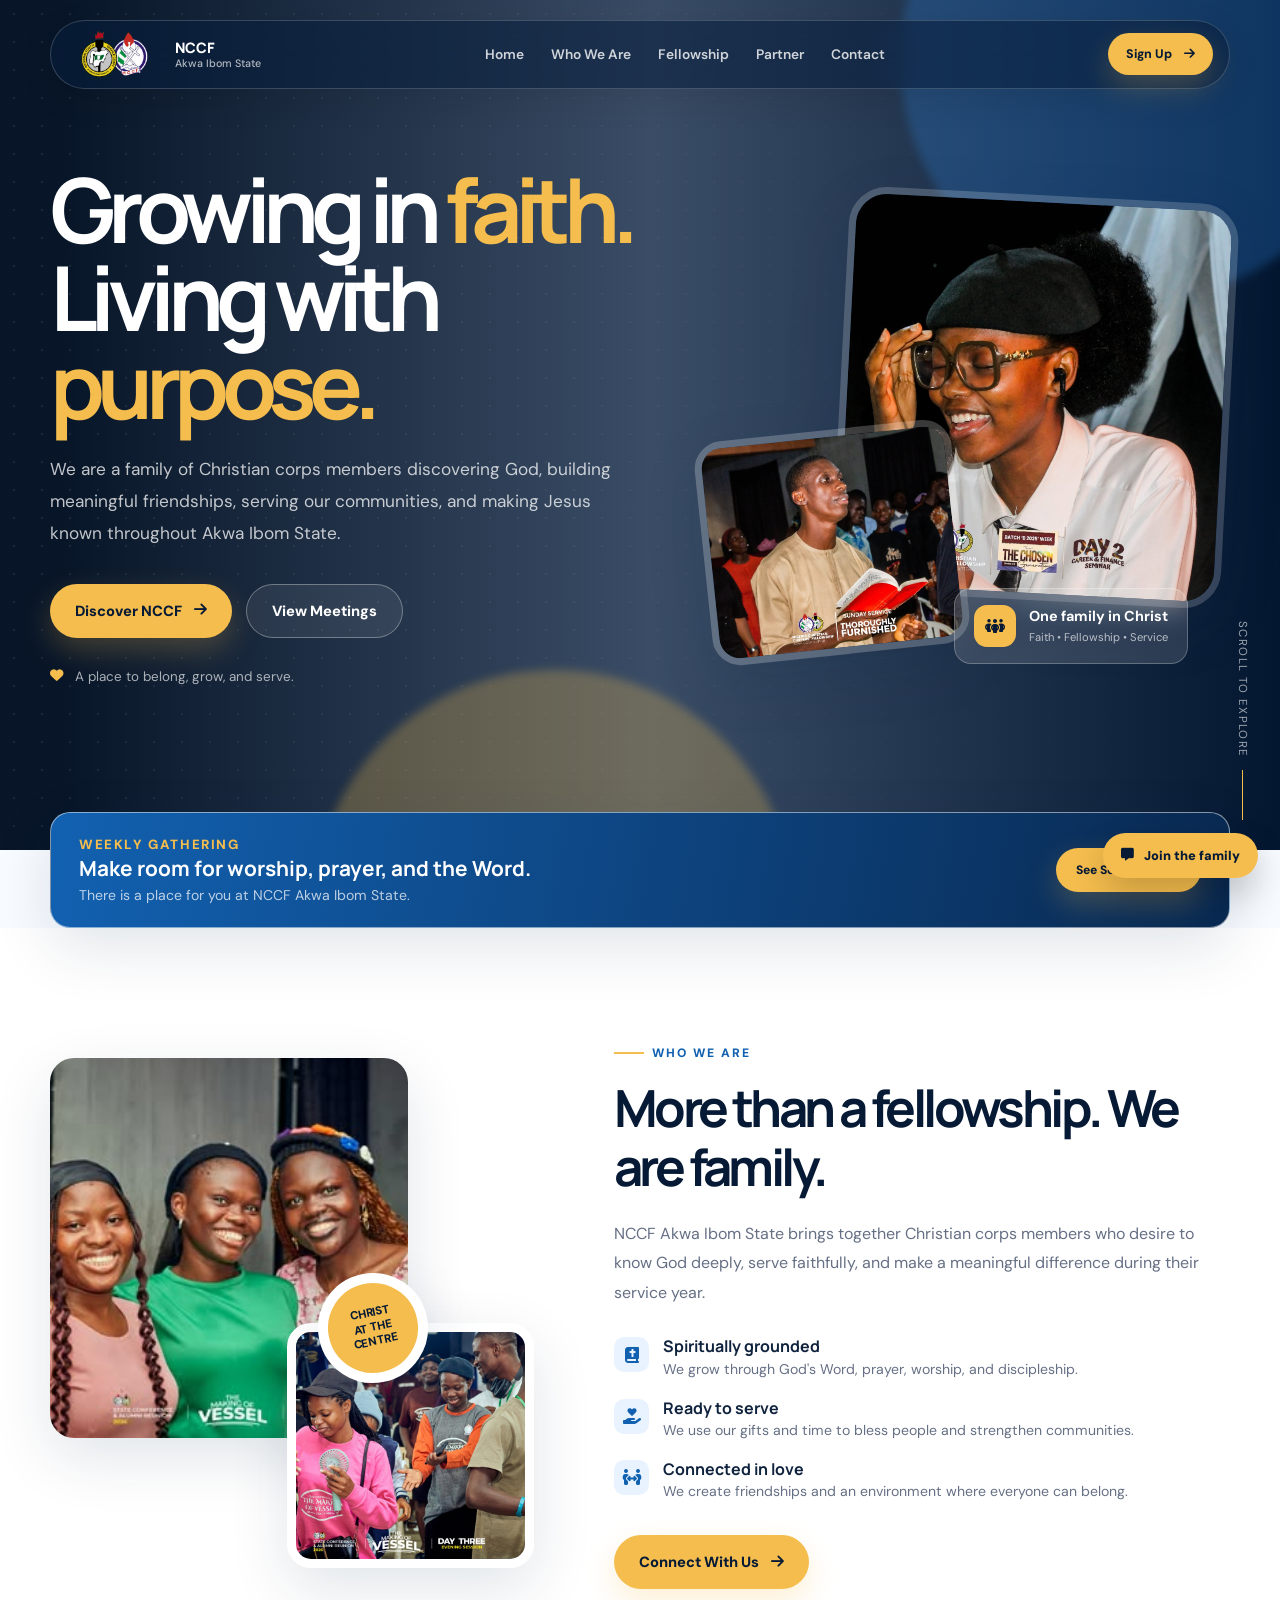
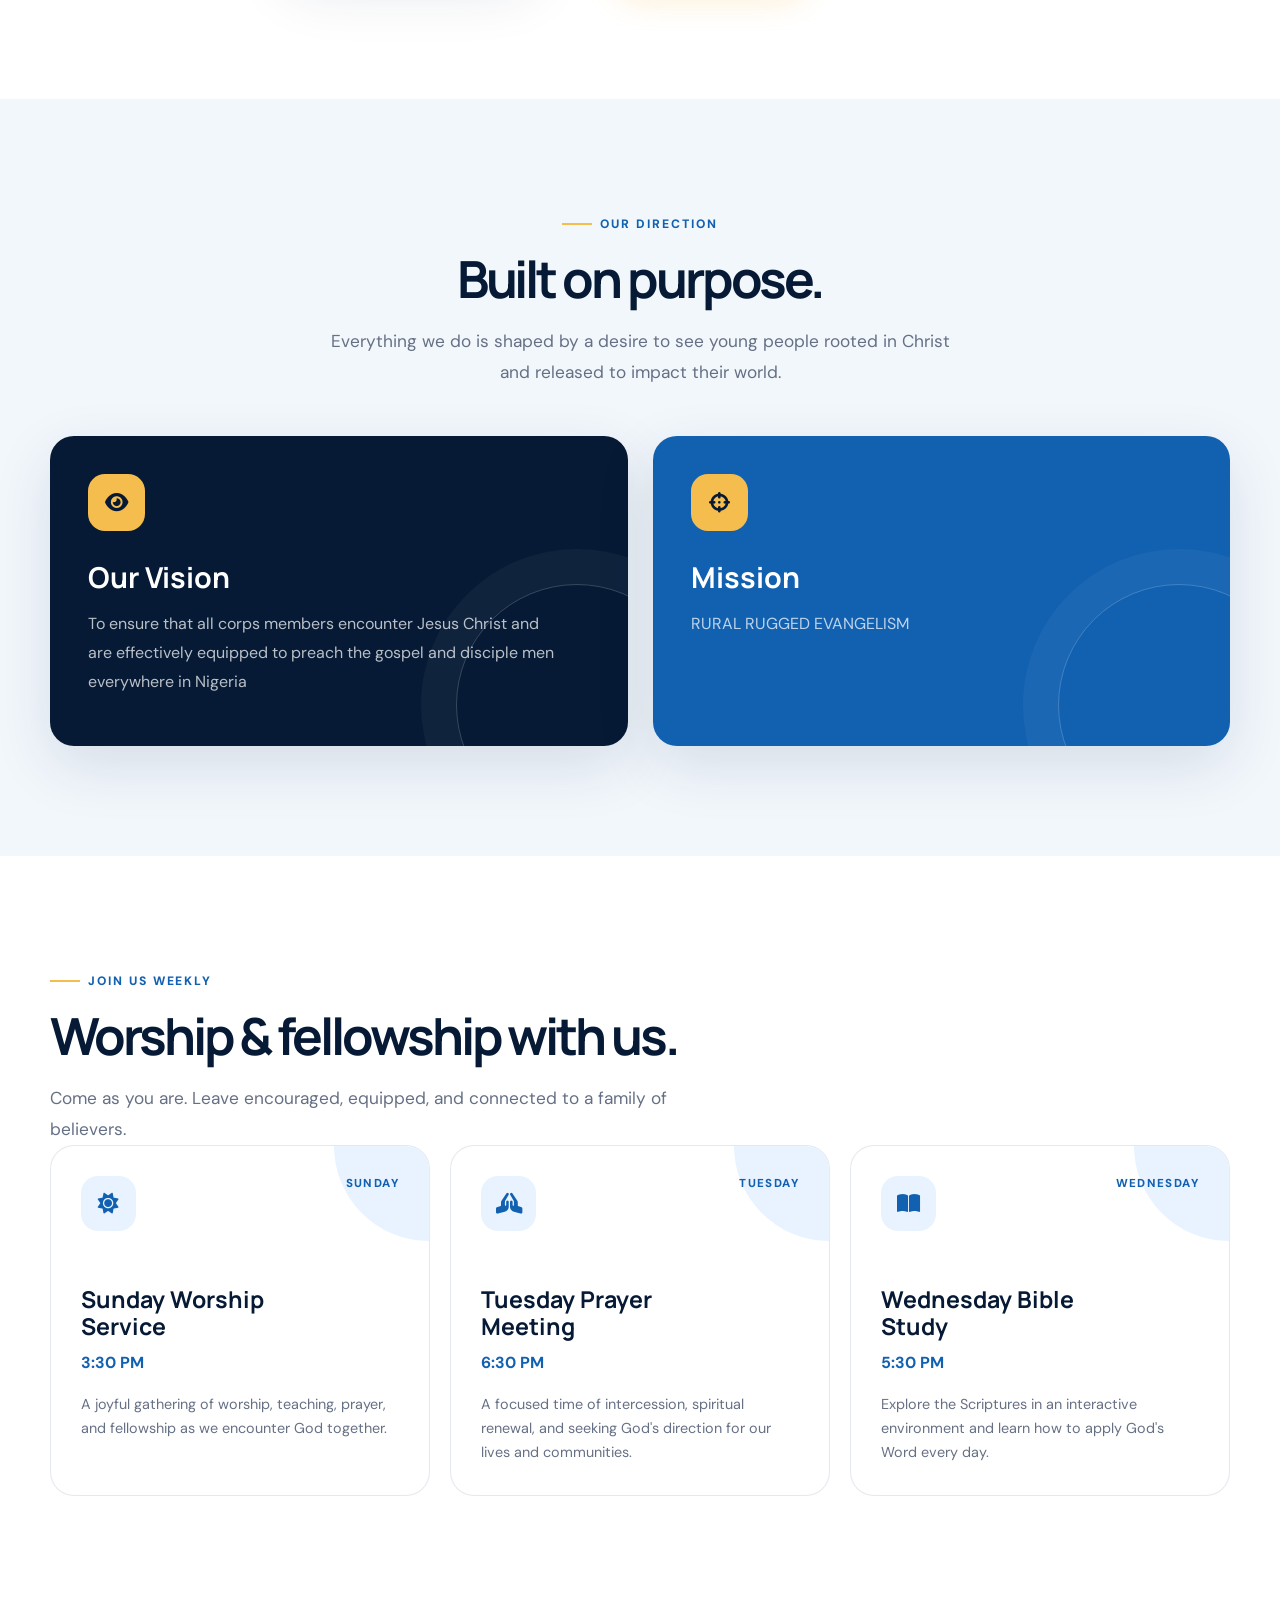
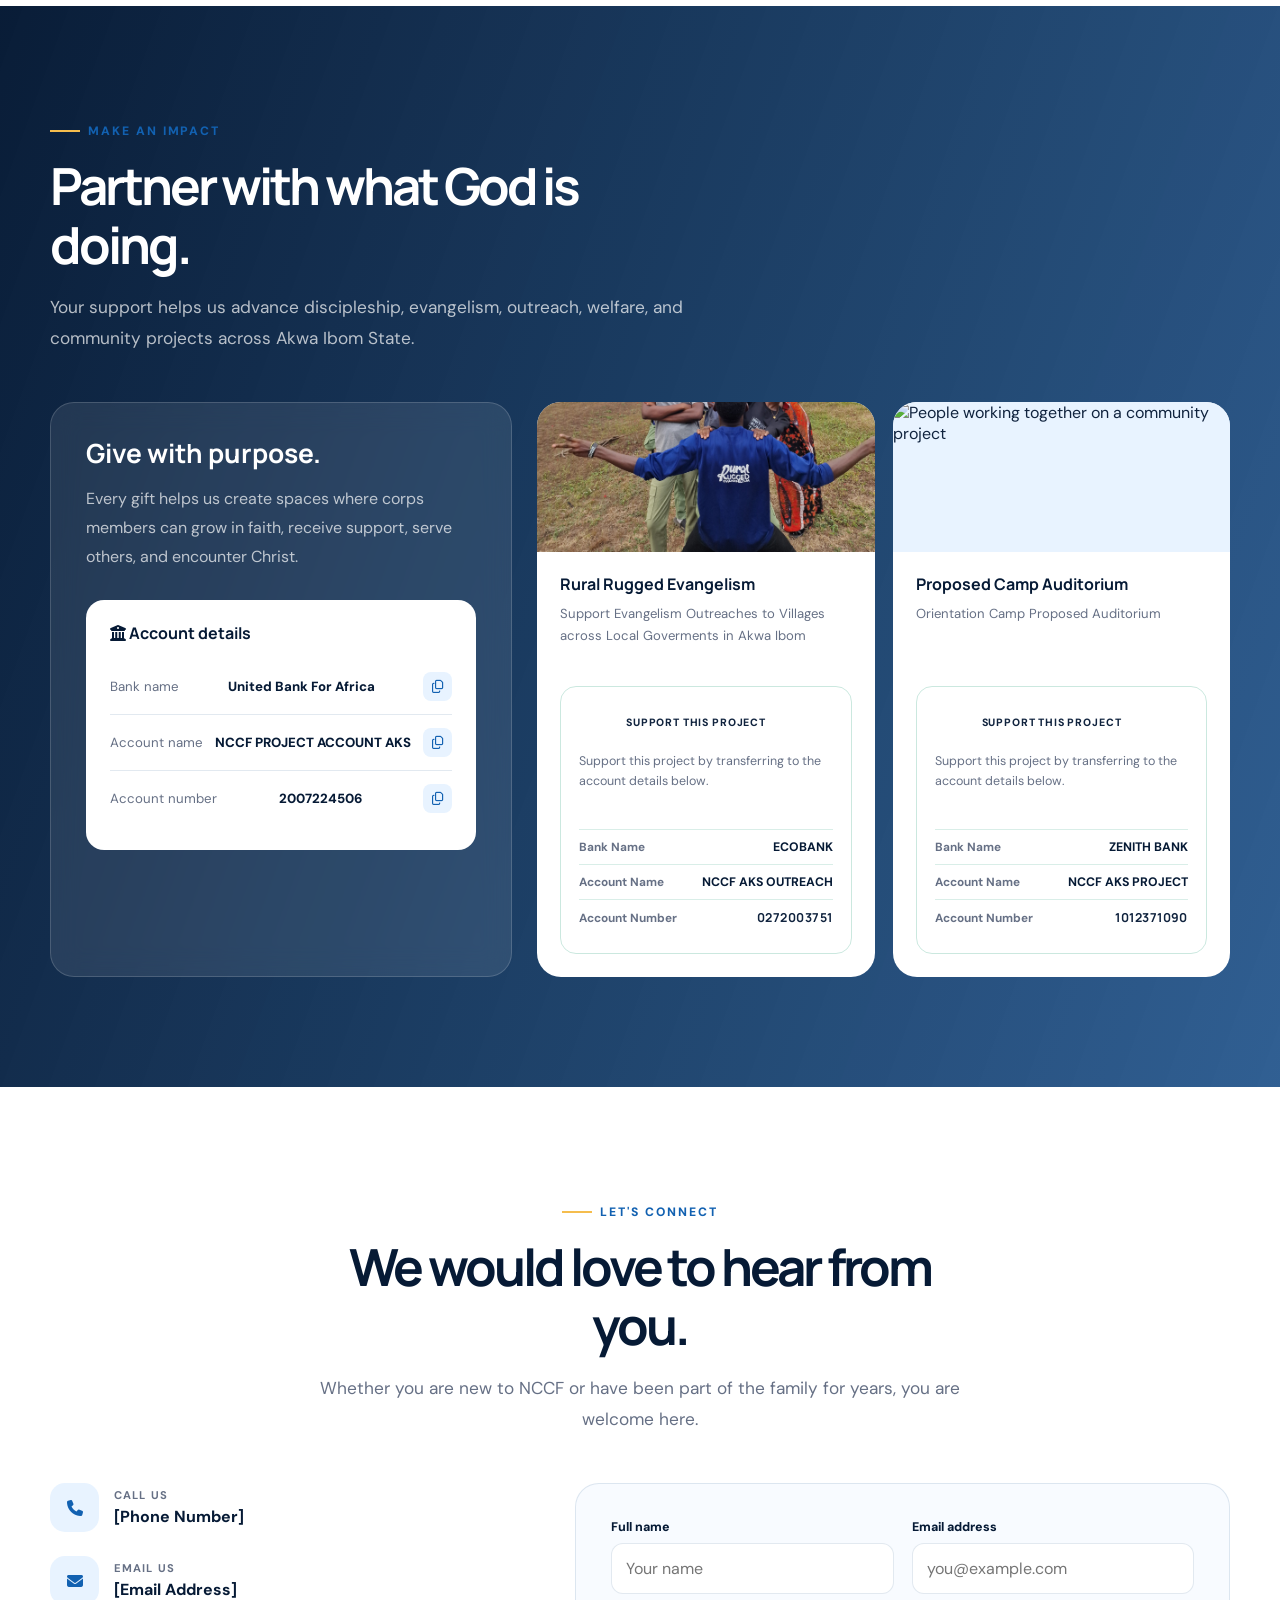
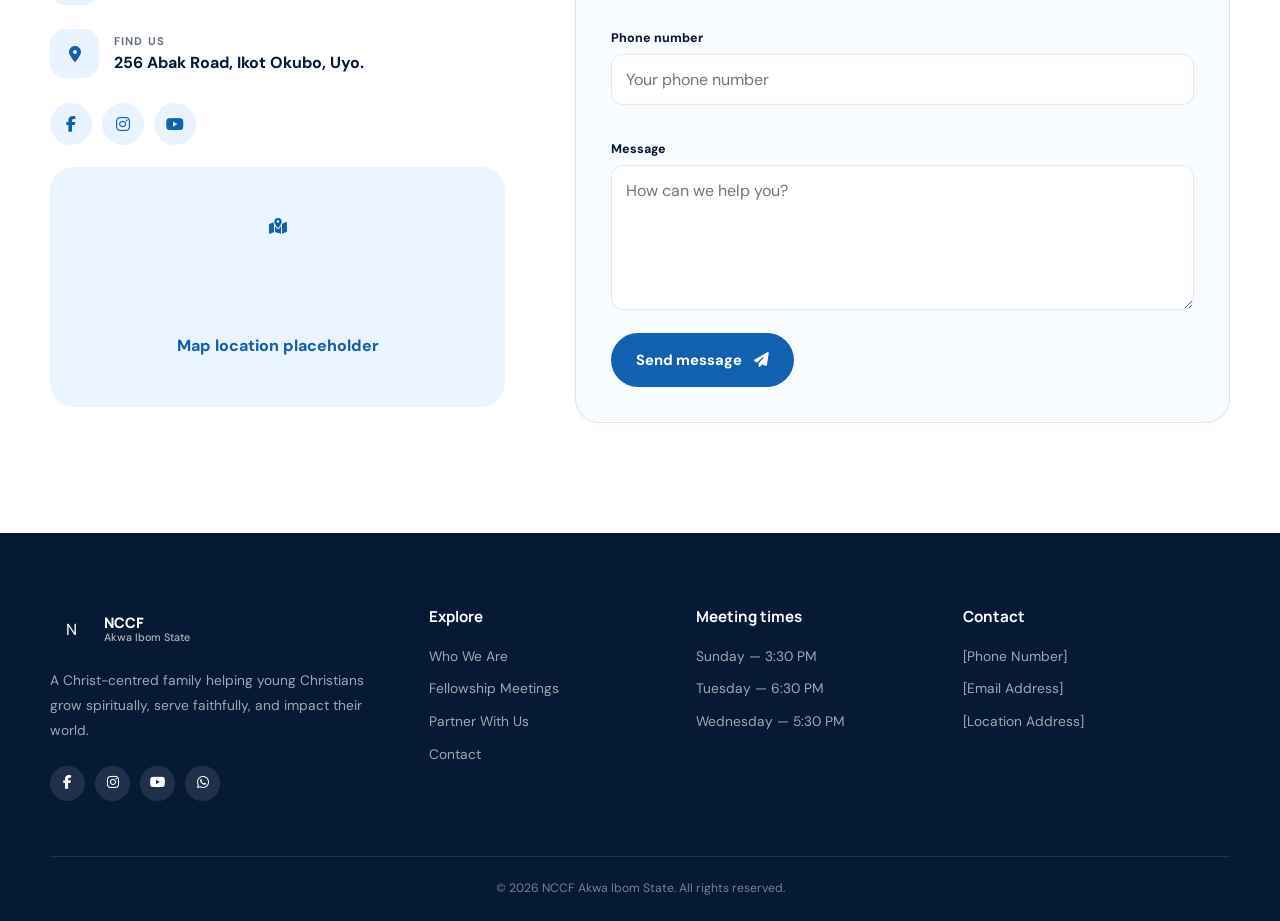
==== commit 6e51e7b9: "responsiveness" ====
--- a/index.html
+++ b/index.html
@@ -74,10 +74,10 @@
 
       <div class="container hero-inner">
         <div class="hero-copy">
-          <div class="hero-label">
+          <!-- <div class="hero-label">
             <span class="pulse"></span>
             Welcome to NCCF Akwa Ibom
-          </div>
+          </div> -->
 
           <h1>
             Growing in <span>faith.</span><br />
--- a/styles.css
+++ b/styles.css
@@ -264,7 +264,7 @@
       align-items: center;
       color: var(--white);
       background:
-        linear-gradient(90deg, rgba(3, 17, 36, 0.98) 5%, rgba(5, 28, 59, 0.78) 51%, rgba(4, 23, 49, 0.25)),
+        linear-gradient(90deg, rgba(3, 17, 36, 0.98) 5%, rgba(5, 28, 59, 0.78) 51%, rgb(4, 23, 49)),
         url("https://images.unsplash.com/photo-1516026672322-bc52d61a55d5?auto=format&fit=crop&w=2200&q=85")
         center/cover;
       overflow: hidden;
@@ -1389,14 +1389,22 @@
     }
 
     @media (max-width: 760px) {
+      .hero-copy {
+        padding-top:120px;
+      }
       .container {
         width: min(100% - 28px, 1180px);
       }
+      .event-bar {
+        margin-top: 15px;
+      }
 
       .section {
         padding: 75px 0;
       }
-
+      .hero-card{
+        display: none;
+      }
       .nav-links,
       .nav-cta {
         display: none;
@@ -1428,7 +1436,7 @@
       }
 
       .hero-image-small {
-        width: 52%;
+        width: 40%;
         height: 155px;
       }
 
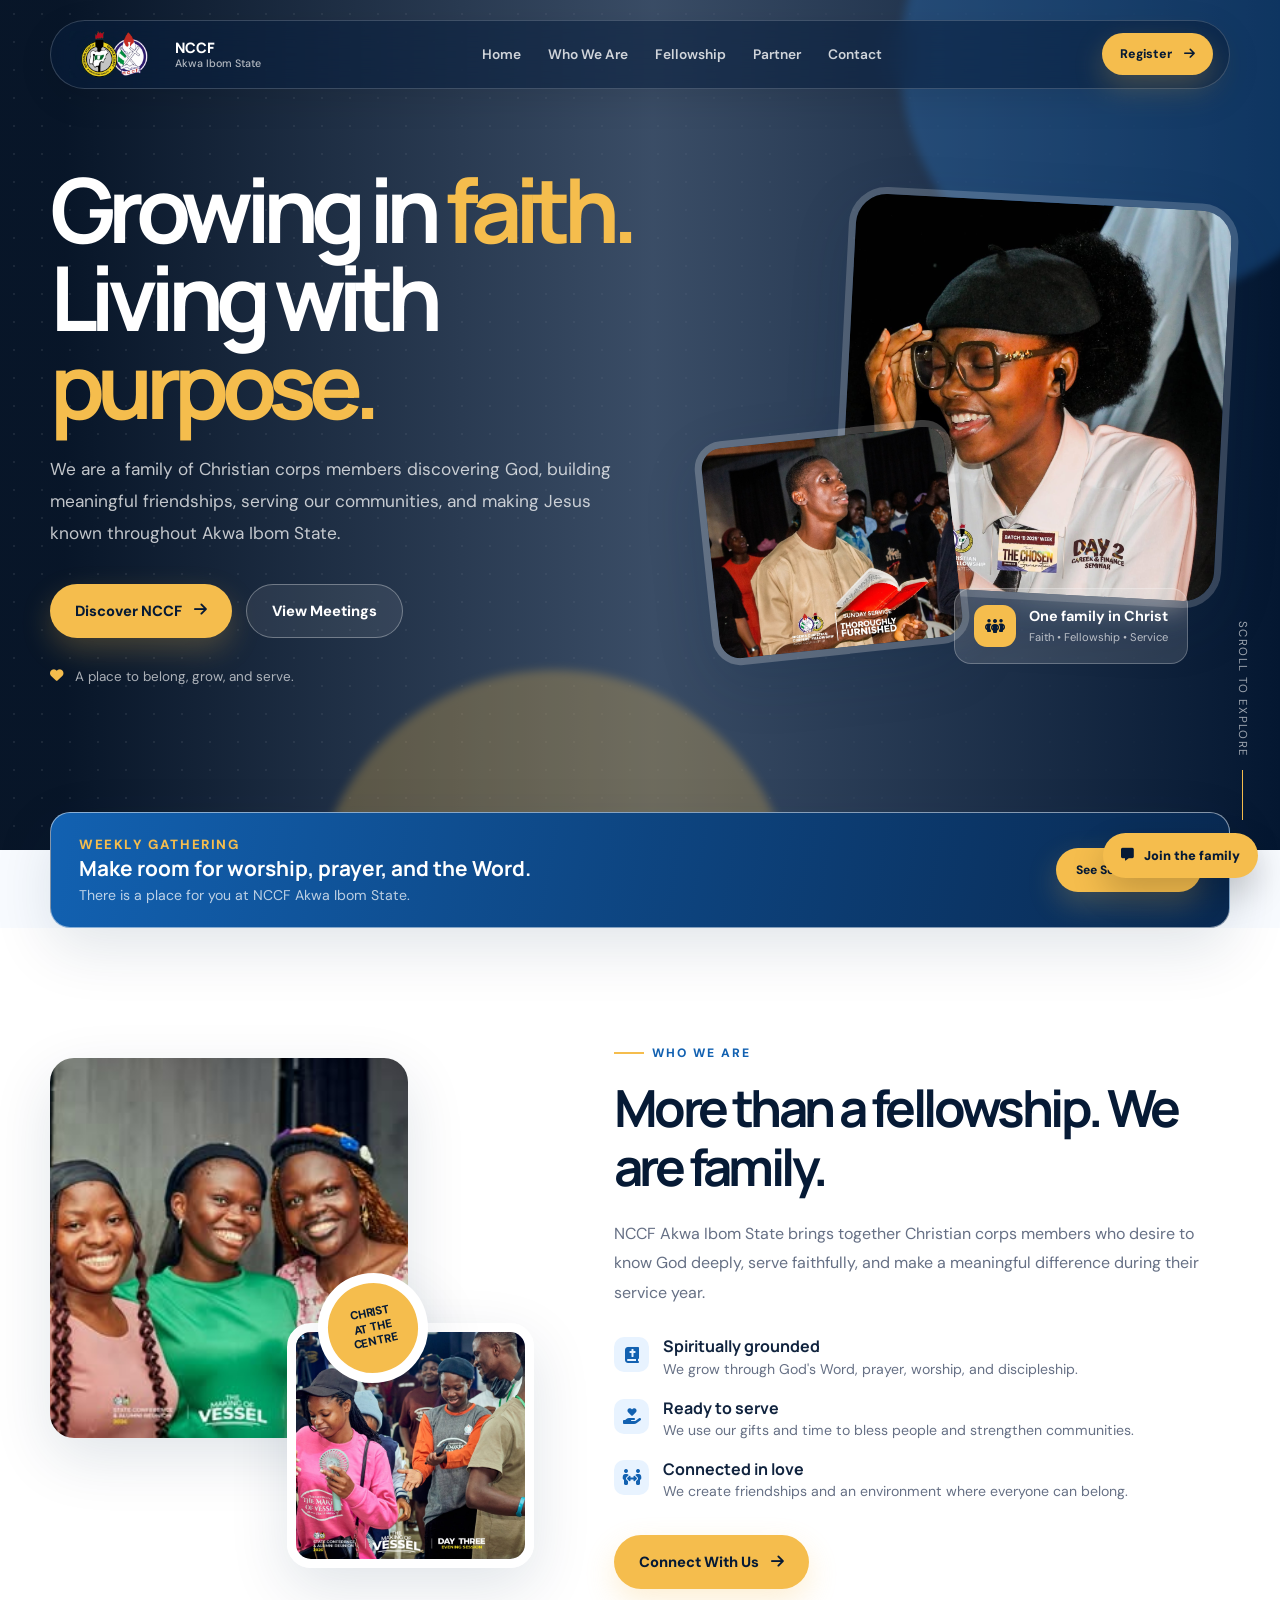
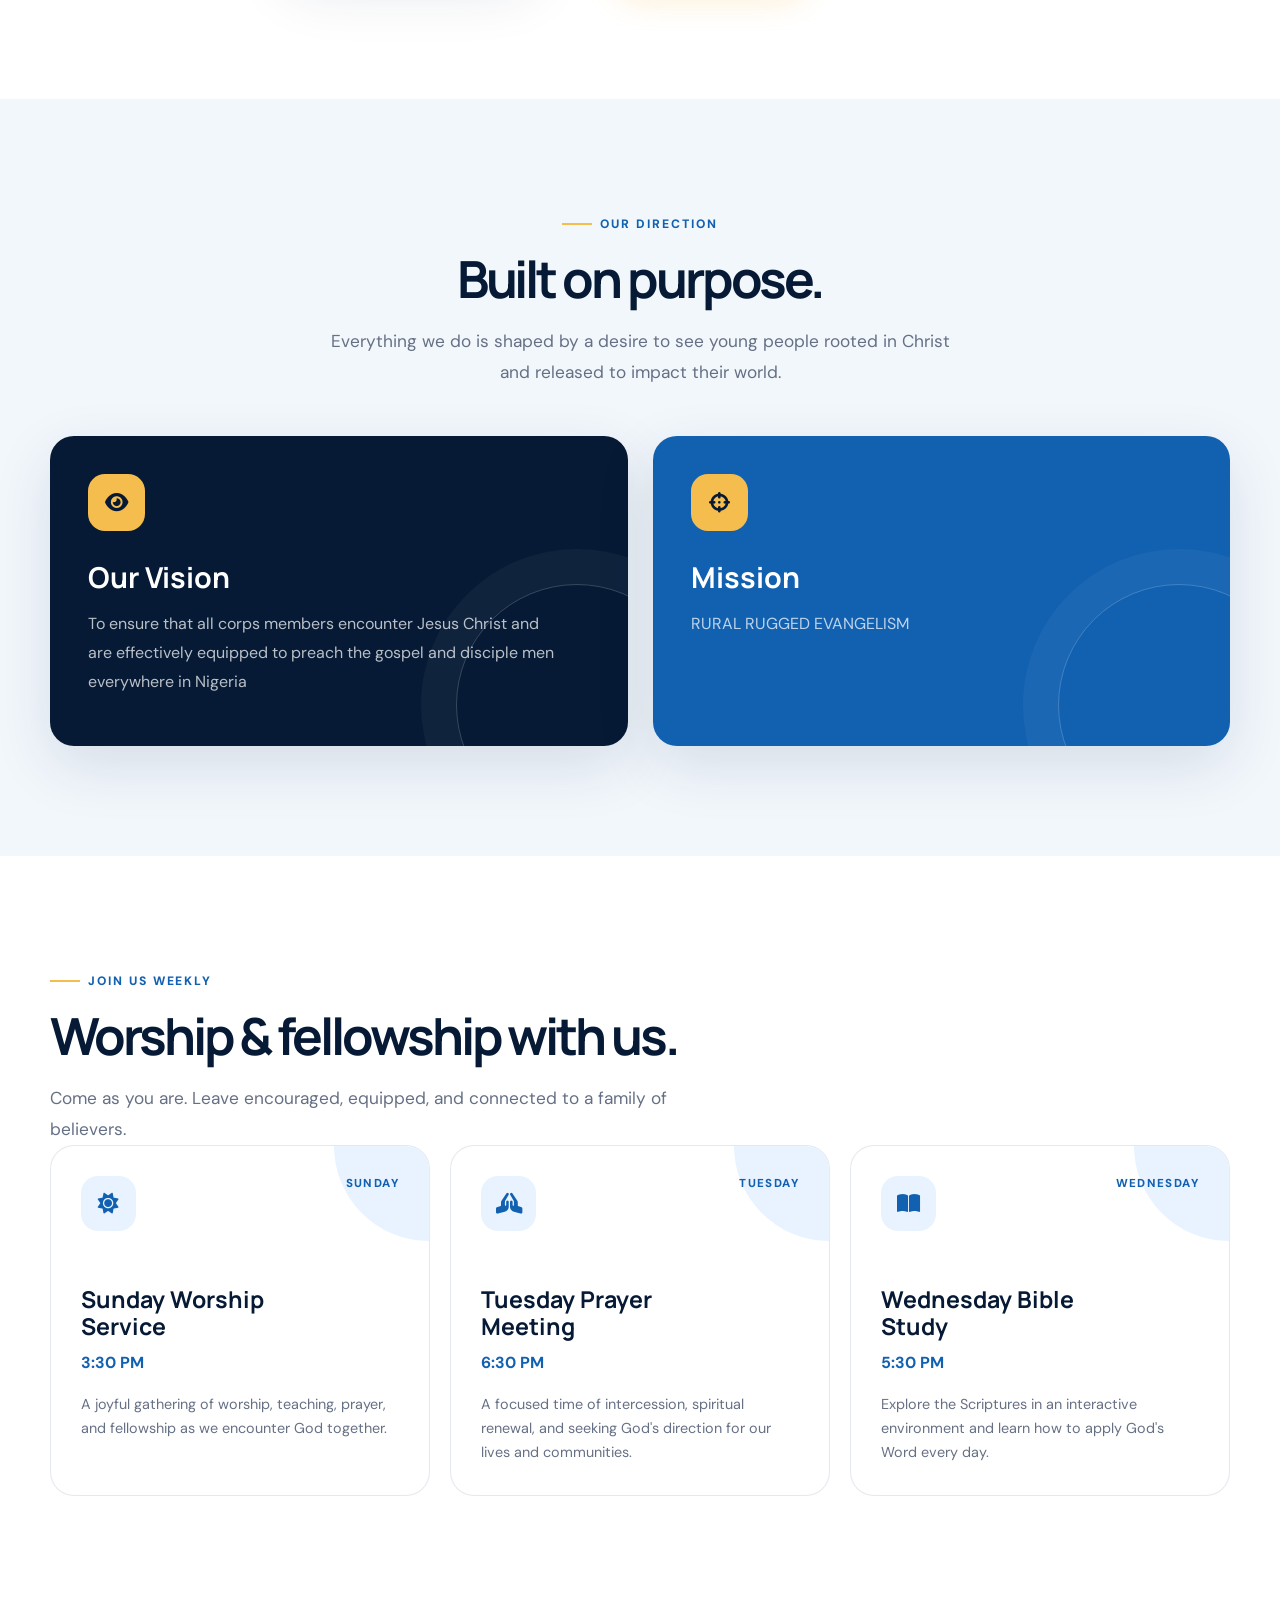
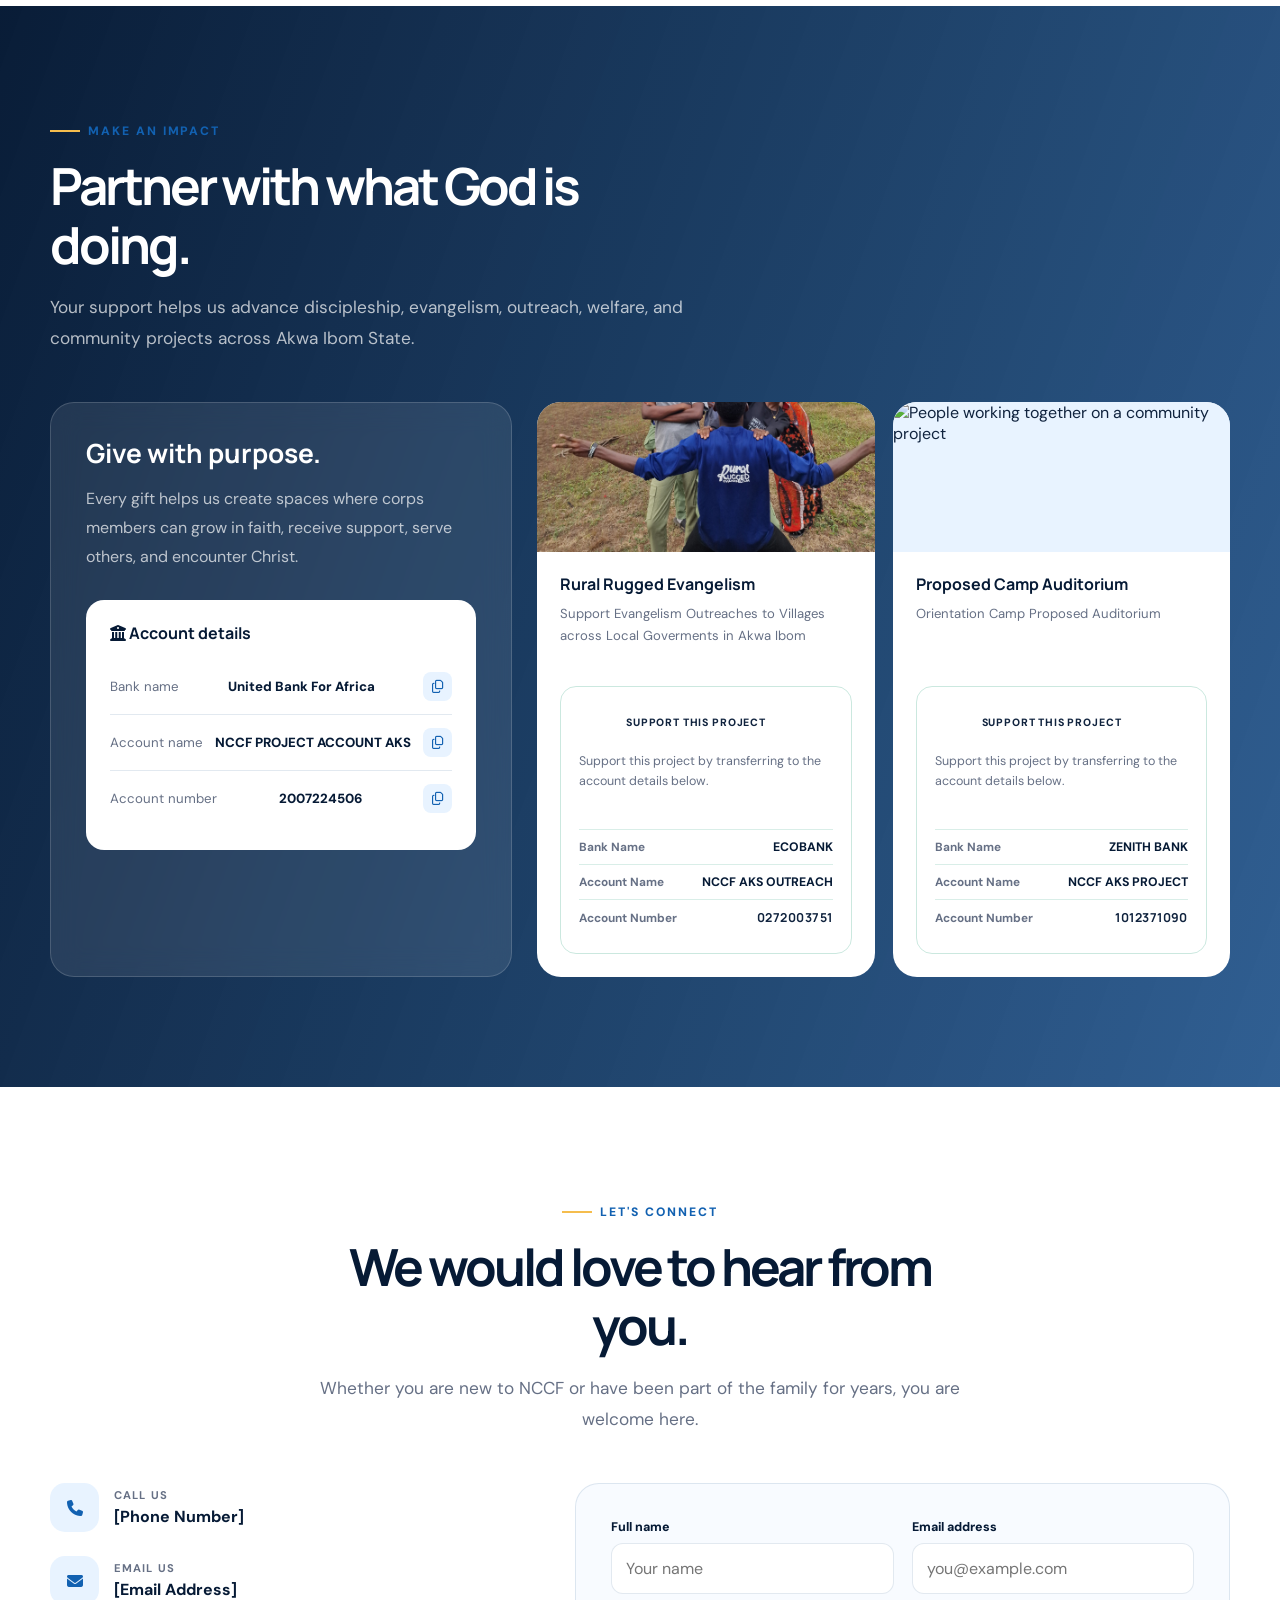
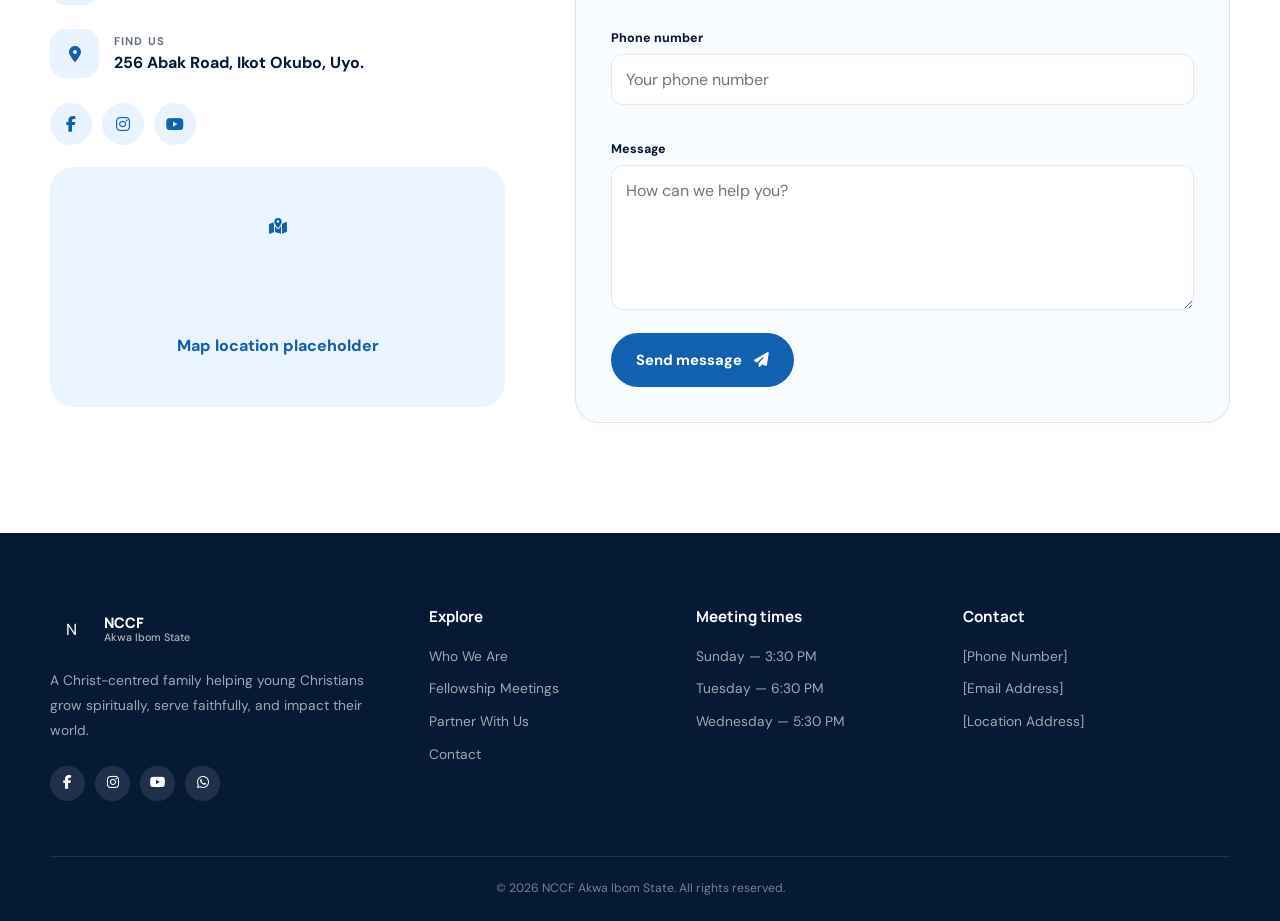
==== commit fe6d01d4: "implemented supabase functionality" ====
--- a/index.html
+++ b/index.html
@@ -19,7 +19,7 @@
 
   <link rel="stylesheet" href="https://cdnjs.cloudflare.com/ajax/libs/font-awesome/6.5.2/css/all.min.css" />
 
-  <link rel="stylesheet" href="styles.css" />
+  <link rel="stylesheet" href="css/styles.css" />
 </head>
 
 <body>
@@ -45,7 +45,7 @@
         </div>
 
         <a class="btn btn-primary nav-cta" href="signup.html" target="_blank">
-          Sign Up <i class="fa-solid fa-arrow-right"></i>
+          Register <i class="fa-solid fa-arrow-right"></i>
         </a>
 
         <button class="menu-toggle" id="menuToggle" aria-label="Open navigation">
@@ -65,6 +65,8 @@
     <a href="#services">Fellowship</a>
     <a href="#partner">Partner</a>
     <a href="#contact">Contact</a>
+    <a href="signup.html">Sign Up</a>
+
   </div>
 
   <main>
@@ -626,7 +628,7 @@
       </div>
     </div>
   </footer>
-  <script src="script.js"></script>
+  <script src="js/script.js"></script>
 
   <style>
     .mobile-navigation {
--- a/css/styles.css
+++ b/css/styles.css
@@ -0,0 +1,1622 @@
+:root {
+      --navy: #061a35;
+      --navy-2: #092951;
+      --blue: #1261b1;
+      --blue-2: #2b83dc;
+      --sky: #e8f3ff;
+      --gold: #f5bd4d;
+      --white: #ffffff;
+      --cream: #f8fbff;
+      --ink: #10233e;
+      --muted: #667085;
+      --border: rgba(20, 74, 130, 0.12);
+      --shadow: 0 20px 60px rgba(7, 38, 78, 0.12);
+      --radius: 24px;
+      --ease: cubic-bezier(0.22, 1, 0.36, 1);
+    }
+
+    * {
+      margin: 0;
+      padding: 0;
+      box-sizing: border-box;
+    }
+
+    html {
+      scroll-behavior: smooth;
+    }
+
+    body {
+      color: var(--ink);
+      background: var(--cream);
+      font-family: "DM Sans", sans-serif;
+      overflow-x: hidden;
+    }
+
+    body.menu-open {
+      overflow: hidden;
+    }
+
+    h1,
+    h2,
+    h3,
+    h4 {
+      font-family: "Manrope", sans-serif;
+      line-height: 1.15;
+    }
+
+    a {
+      color: inherit;
+      text-decoration: none;
+    }
+
+    button,
+    input,
+    textarea {
+      font: inherit;
+    }
+
+    img {
+      width: 100%;
+      display: block;
+      object-fit: cover;
+    }
+
+    .container {
+      width: min(1180px, calc(100% - 40px));
+      margin: 0 auto;
+    }
+
+    .section {
+      padding: 110px 0;
+      position: relative;
+    }
+
+    .eyebrow {
+      display: inline-flex;
+      align-items: center;
+      gap: 8px;
+      color: var(--blue);
+      font-size: 0.76rem;
+      font-weight: 800;
+      letter-spacing: 0.16em;
+      text-transform: uppercase;
+      margin-bottom: 17px;
+    }
+
+    .eyebrow::before {
+      content: "";
+      width: 30px;
+      height: 2px;
+      background: var(--gold);
+    }
+
+    .section-heading {
+      max-width: 650px;
+      margin-bottom: 48px;
+    }
+
+    .section-heading.center {
+      margin-left: auto;
+      margin-right: auto;
+      text-align: center;
+    }
+
+    .section-heading h2 {
+      color: var(--navy);
+      font-size: clamp(2.2rem, 4vw, 4rem);
+      letter-spacing: -0.06em;
+      margin-bottom: 18px;
+    }
+
+    .section-heading p {
+      color: var(--muted);
+      font-size: 1.08rem;
+      line-height: 1.8;
+    }
+
+    .btn {
+      display: inline-flex;
+      align-items: center;
+      justify-content: center;
+      gap: 12px;
+      min-height: 54px;
+      padding: 0 25px;
+      border: 0;
+      border-radius: 999px;
+      cursor: pointer;
+      font-size: 0.92rem;
+      font-weight: 800;
+      transition: 0.35s var(--ease);
+    }
+
+    .btn-primary {
+      color: var(--navy);
+      background: var(--gold);
+      box-shadow: 0 12px 30px rgba(245, 189, 77, 0.24);
+    }
+
+    .btn-primary:hover {
+      transform: translateY(-5px);
+      box-shadow: 0 18px 35px rgba(245, 189, 77, 0.36);
+    }
+
+    .btn-outline {
+      color: var(--white);
+      border: 1px solid rgba(255, 255, 255, 0.32);
+      background: rgba(255, 255, 255, 0.08);
+      backdrop-filter: blur(10px);
+    }
+
+    .btn-outline:hover {
+      color: var(--navy);
+      background: var(--white);
+      transform: translateY(-5px);
+    }
+
+    /* Navigation */
+    .site-header {
+      position: fixed;
+      z-index: 100;
+      top: 0;
+      width: 100%;
+      padding: 20px 0;
+      transition: 0.35s var(--ease);
+    }
+
+    .site-header.scrolled {
+      padding: 12px 0;
+    }
+
+    .nav {
+      display: flex;
+      align-items: center;
+      justify-content: space-between;
+      padding: 10px 16px 10px 12px;
+      border: 1px solid rgba(255, 255, 255, 0.18);
+      border-radius: 999px;
+      background: rgba(7, 30, 61, 0.58);
+      box-shadow: 0 10px 35px rgba(0, 0, 0, 0.1);
+      backdrop-filter: blur(18px);
+    }
+
+    .brand {
+      display: flex;
+      align-items: center;
+      gap: 12px;
+      color: var(--white);
+    }
+
+    .brand-mark {
+      display: grid;
+      width: 100px;
+      height: auto;
+      place-items: center;
+    }
+
+    .brand-copy {
+      font-family: "Manrope", sans-serif;
+      font-size: 0.9rem;
+      font-weight: 800;
+      line-height: 1.2;
+    }
+
+    .brand-copy small {
+      display: block;
+      color: rgba(255, 255, 255, 0.68);
+      font-family: "DM Sans", sans-serif;
+      font-size: 0.67rem;
+      font-weight: 500;
+    }
+
+    .nav-links {
+      display: flex;
+      align-items: center;
+      gap: 27px;
+      color: rgba(255, 255, 255, 0.8);
+      font-size: 0.86rem;
+      font-weight: 600;
+    }
+
+    .nav-links a {
+      position: relative;
+    }
+
+    .nav-links a::after {
+      content: "";
+      position: absolute;
+      right: 0;
+      bottom: -8px;
+      left: 0;
+      width: 0;
+      height: 2px;
+      background: var(--gold);
+      transition: 0.3s ease;
+    }
+
+    .nav-links a:hover {
+      color: var(--white);
+    }
+
+    .nav-links a:hover::after {
+      width: 100%;
+    }
+
+    .nav-cta {
+      min-height: 42px;
+      padding: 0 18px;
+      font-size: 0.78rem;
+    }
+
+    .menu-toggle {
+      display: none;
+      border: 0;
+      color: var(--white);
+      background: transparent;
+      font-size: 1.4rem;
+      cursor: pointer;
+    }
+
+    /* Hero */
+    .hero {
+      position: relative;
+      min-height: 850px;
+      display: flex;
+      align-items: center;
+      color: var(--white);
+      background:
+        linear-gradient(90deg, rgba(3, 17, 36, 0.98) 5%, rgba(5, 28, 59, 0.78) 51%, rgb(4, 23, 49)),
+        url("https://images.unsplash.com/photo-1516026672322-bc52d61a55d5?auto=format&fit=crop&w=2200&q=85")
+        center/cover;
+      overflow: hidden;
+    }
+
+    .hero::before {
+      content: "";
+      position: absolute;
+      inset: 0;
+      opacity: 0.2;
+      background-image: radial-gradient(rgba(255, 255, 255, 0.4) 1px, transparent 1px);
+      background-size: 28px 28px;
+      mask-image: linear-gradient(to right, black, transparent);
+    }
+
+    .hero-orb {
+      position: absolute;
+      width: 480px;
+      height: 480px;
+      border-radius: 50%;
+      filter: blur(5px);
+      opacity: 0.28;
+      animation: floatOrb 12s infinite alternate ease-in-out;
+    }
+
+    .orb-one {
+      top: -180px;
+      right: -100px;
+      background: var(--blue-2);
+    }
+
+    .orb-two {
+      right: 38%;
+      bottom: -300px;
+      background: var(--gold);
+      animation-delay: -5s;
+    }
+
+    @keyframes floatOrb {
+      to {
+        transform: translate(30px, 35px) scale(1.08);
+      }
+    }
+
+    .hero-inner {
+      position: relative;
+      z-index: 2;
+      display: grid;
+      grid-template-columns: 1.05fr 0.95fr;
+      gap: 70px;
+      align-items: center;
+      /* padding-top: 90px; */
+    }
+
+    .hero-copy {
+      animation: heroIn 1s var(--ease) both;
+    }
+
+    @keyframes heroIn {
+      from {
+        opacity: 0;
+        transform: translateY(35px);
+      }
+
+      to {
+        opacity: 1;
+        transform: translateY(0);
+      }
+    }
+
+    .hero-label {
+      display: inline-flex;
+      align-items: center;
+      gap: 10px;
+      padding: 8px 13px;
+      margin-bottom: 25px;
+      border: 1px solid rgba(255, 255, 255, 0.25);
+      border-radius: 999px;
+      color: rgba(255, 255, 255, 0.9);
+      background: rgba(255, 255, 255, 0.08);
+      font-size: 0.75rem;
+      font-weight: 700;
+      letter-spacing: 0.08em;
+      text-transform: uppercase;
+      backdrop-filter: blur(10px);
+    }
+
+    .pulse {
+      width: 8px;
+      height: 8px;
+      border-radius: 50%;
+      background: #61e294;
+      box-shadow: 0 0 0 7px rgba(97, 226, 148, 0.13);
+      animation: pulse 1.8s infinite;
+    }
+
+    @keyframes pulse {
+      50% {
+        box-shadow: 0 0 0 13px rgba(97, 226, 148, 0);
+      }
+    }
+
+    .hero h1 {
+      max-width: 730px;
+      font-size: clamp(3.2rem, 7vw, 5.6rem);
+      letter-spacing: -0.085em;
+      line-height: 0.98;
+    }
+
+    .hero h1 span {
+      color: var(--gold);
+    }
+
+    .hero-description {
+      max-width: 570px;
+      margin: 25px 0 34px;
+      color: rgba(255, 255, 255, 0.75);
+      font-size: 1.08rem;
+      line-height: 1.85;
+    }
+
+    .hero-actions {
+      display: flex;
+      flex-wrap: wrap;
+      gap: 14px;
+    }
+
+    .hero-note {
+      display: flex;
+      align-items: center;
+      gap: 12px;
+      margin-top: 30px;
+      color: rgba(255, 255, 255, 0.65);
+      font-size: 0.84rem;
+    }
+
+    .hero-note i {
+      color: var(--gold);
+    }
+
+    .hero-visual {
+      position: relative;
+      min-height: 510px;
+      animation: visualIn 1s 0.25s var(--ease) both;
+    }
+
+    @keyframes visualIn {
+      from {
+        opacity: 0;
+        transform: translateX(40px) rotate(2deg);
+      }
+
+      to {
+        opacity: 1;
+        transform: translateX(0) rotate(0);
+      }
+    }
+
+    .hero-image-main {
+      position: absolute;
+      top: 25px;
+      right: 0;
+      width: 74%;
+      height: 405px;
+      border: 7px solid rgba(255, 255, 255, 0.18);
+      border-radius: 38px;
+      box-shadow: var(--shadow);
+      transform: rotate(3deg);
+    }
+
+    .hero-image-small {
+      position: absolute;
+      bottom: 25px;
+      left: 0;
+      width: 49%;
+      height: 225px;
+      border: 7px solid rgba(255, 255, 255, 0.22);
+      border-radius: 28px;
+      box-shadow: var(--shadow);
+      transform: rotate(-6deg);
+    }
+
+    .hero-card {
+      position: absolute;
+      right: 8%;
+      bottom: 16px;
+      z-index: 3;
+      display: flex;
+      align-items: center;
+      gap: 13px;
+      padding: 16px 19px;
+      border: 1px solid rgba(255, 255, 255, 0.25);
+      border-radius: 17px;
+      background: rgba(255, 255, 255, 0.13);
+      backdrop-filter: blur(15px);
+      animation: cardFloat 4s infinite alternate ease-in-out;
+    }
+
+    @keyframes cardFloat {
+      to {
+        transform: translateY(-13px);
+      }
+    }
+
+    .hero-card-icon {
+      display: grid;
+      width: 42px;
+      height: 42px;
+      place-items: center;
+      border-radius: 13px;
+      color: var(--navy);
+      background: var(--gold);
+    }
+
+    .hero-card strong {
+      display: block;
+      font-size: 0.9rem;
+    }
+
+    .hero-card small {
+      color: rgba(255, 255, 255, 0.67);
+      font-size: 0.7rem;
+    }
+
+    .scroll-indicator {
+      position: absolute;
+      right: 30px;
+      bottom: 30px;
+      z-index: 3;
+      display: flex;
+      align-items: center;
+      gap: 12px;
+      color: rgba(255, 255, 255, 0.6);
+      font-size: 0.72rem;
+      letter-spacing: 0.12em;
+      text-transform: uppercase;
+      writing-mode: vertical-rl;
+    }
+
+    .scroll-indicator::after {
+      content: "";
+      width: 1px;
+      height: 50px;
+      background: var(--gold);
+    }
+
+    /* Floating event banner */
+    .event-bar {
+      position: relative;
+      z-index: 5;
+      margin-top: -38px;
+    }
+
+    .event-inner {
+      display: grid;
+      grid-template-columns: 1fr auto;
+      gap: 25px;
+      align-items: center;
+      padding: 23px 28px;
+      border: 1px solid rgba(255, 255, 255, 0.5);
+      border-radius: 20px;
+      color: var(--white);
+      background: linear-gradient(100deg, var(--blue), var(--navy-2));
+      box-shadow: var(--shadow);
+    }
+
+    .event-inner small {
+      display: block;
+      margin-bottom: 4px;
+      color: var(--gold);
+      font-weight: 800;
+      letter-spacing: 0.12em;
+      text-transform: uppercase;
+    }
+
+    .event-inner h3 {
+      font-size: 1.3rem;
+    }
+
+    .event-inner p {
+      margin-top: 5px;
+      color: rgba(255, 255, 255, 0.72);
+      font-size: 0.88rem;
+    }
+
+    .event-inner .btn {
+      min-height: 44px;
+      padding: 0 20px;
+      font-size: 0.76rem;
+    }
+
+    /* Stats */
+    .stats {
+      padding: 40px 0 30px;
+      background: var(--white);
+    }
+
+    .stats-grid {
+      display: grid;
+      grid-template-columns: repeat(4, 1fr);
+      gap: 20px;
+    }
+
+    .stat {
+      padding: 25px;
+      text-align: center;
+      border-right: 1px solid var(--border);
+    }
+
+    .stat:last-child {
+      border: 0;
+    }
+
+    .stat-number {
+      color: var(--blue);
+      font-family: "Manrope", sans-serif;
+      font-size: 2.5rem;
+      font-weight: 800;
+    }
+
+    .stat-label {
+      display: block;
+      margin-top: 5px;
+      color: var(--muted);
+      font-size: 0.86rem;
+    }
+
+    /* About */
+    .about {
+      background: var(--white);
+    }
+
+    .about-grid {
+      display: grid;
+      grid-template-columns: 0.88fr 1.12fr;
+      gap: 80px;
+      align-items: center;
+    }
+
+    .about-gallery {
+      position: relative;
+      min-height: 510px;
+    }
+
+    .about-photo {
+      position: absolute;
+      overflow: hidden;
+      border-radius: var(--radius);
+      box-shadow: var(--shadow);
+    }
+
+    .photo-one {
+      top: 0;
+      left: 0;
+      width: 74%;
+      height: 380px;
+    }
+
+    .photo-two {
+      right: 0;
+      bottom: 0;
+      width: 51%;
+      height: 245px;
+      border: 9px solid var(--white);
+    }
+
+    .about-badge {
+      position: absolute;
+      right: 22%;
+      top: 42%;
+      display: grid;
+      width: 110px;
+      height: 110px;
+      place-items: center;
+      border: 10px solid var(--white);
+      border-radius: 50%;
+      color: var(--navy);
+      background: var(--gold);
+      text-align: center;
+      box-shadow: var(--shadow);
+      font-size: 0.72rem;
+      font-weight: 800;
+      line-height: 1.3;
+      text-transform: uppercase;
+      transform: rotate(-12deg);
+    }
+
+    .about-copy h2 {
+      margin-bottom: 23px;
+      color: var(--navy);
+      font-size: clamp(2.3rem, 4vw, 4.2rem);
+      letter-spacing: -0.07em;
+    }
+
+    .about-copy > p {
+      margin-bottom: 30px;
+      color: var(--muted);
+      line-height: 1.85;
+    }
+
+    .value-list {
+      display: grid;
+      gap: 18px;
+      margin-bottom: 32px;
+    }
+
+    .value-item {
+      display: flex;
+      align-items: flex-start;
+      gap: 14px;
+    }
+
+    .value-item i {
+      display: grid;
+      width: 35px;
+      height: 35px;
+      flex-shrink: 0;
+      place-items: center;
+      border-radius: 10px;
+      color: var(--blue);
+      background: var(--sky);
+    }
+
+    .value-item h4 {
+      margin-bottom: 3px;
+      font-size: 1rem;
+    }
+
+    .value-item p {
+      color: var(--muted);
+      font-size: 0.88rem;
+      line-height: 1.55;
+    }
+
+    /* Vision and Mission */
+    .vision {
+      background: #f2f7fc;
+    }
+
+    .vision-grid {
+      display: grid;
+      grid-template-columns: repeat(2, 1fr);
+      gap: 25px;
+    }
+
+    .vision-card {
+      position: relative;
+      min-height: 310px;
+      overflow: hidden;
+      padding: 38px;
+      border-radius: var(--radius);
+      color: var(--white);
+      background: var(--navy);
+      box-shadow: var(--shadow);
+      transition: 0.4s var(--ease);
+    }
+
+    .vision-card:nth-child(2) {
+      background: var(--blue);
+    }
+
+    .vision-card:hover {
+      transform: translateY(-10px);
+    }
+
+    .vision-card::after {
+      content: "";
+      position: absolute;
+      right: -70px;
+      bottom: -80px;
+      width: 240px;
+      height: 240px;
+      border: 1px solid rgba(255, 255, 255, 0.2);
+      border-radius: 50%;
+      box-shadow: 0 0 0 35px rgba(255, 255, 255, 0.04);
+    }
+
+    .vision-icon {
+      display: grid;
+      width: 57px;
+      height: 57px;
+      margin-bottom: 30px;
+      place-items: center;
+      border-radius: 17px;
+      color: var(--navy);
+      background: var(--gold);
+      font-size: 1.3rem;
+    }
+
+    .vision-card h3 {
+      margin-bottom: 16px;
+      font-size: 1.8rem;
+    }
+
+    .vision-card p {
+      position: relative;
+      z-index: 1;
+      max-width: 470px;
+      color: rgba(255, 255, 255, 0.72);
+      line-height: 1.8;
+    }
+
+    /* Services */
+    .services {
+      background: var(--white);
+    }
+
+    .services-header {
+      display: flex;
+      align-items: end;
+      justify-content: space-between;
+      gap: 30px;
+    }
+
+    .services-header .section-heading {
+      margin-bottom: 0;
+    }
+
+    .services-grid {
+      display: grid;
+      grid-template-columns: repeat(3, 1fr);
+      gap: 20px;
+    }
+
+    .service-card {
+      position: relative;
+      overflow: hidden;
+      padding: 30px;
+      border: 1px solid var(--border);
+      border-radius: var(--radius);
+      background: var(--white);
+      transition: 0.4s var(--ease);
+    }
+
+    .service-card:hover {
+      color: var(--white);
+      background: var(--navy);
+      transform: translateY(-10px);
+      box-shadow: var(--shadow);
+    }
+
+    .service-card:hover h3,
+    .service-card:hover p,
+    .service-card:hover .service-meta {
+      color: var(--white);
+    }
+
+    .service-card::before {
+      content: "";
+      position: absolute;
+      top: 0;
+      right: 0;
+      width: 95px;
+      height: 95px;
+      border-radius: 0 0 0 100%;
+      background: var(--sky);
+      transition: 0.4s var(--ease);
+    }
+
+    .service-card:hover::before {
+      background: rgba(255, 255, 255, 0.1);
+    }
+
+    .service-top {
+      position: relative;
+      z-index: 1;
+      display: flex;
+      justify-content: space-between;
+      margin-bottom: 55px;
+    }
+
+    .service-icon {
+      display: grid;
+      width: 55px;
+      height: 55px;
+      place-items: center;
+      border-radius: 17px;
+      color: var(--blue);
+      background: var(--sky);
+      font-size: 1.3rem;
+    }
+
+    .service-card:hover .service-icon {
+      color: var(--navy);
+      background: var(--gold);
+    }
+
+    .service-day {
+      color: var(--blue);
+      font-size: 0.72rem;
+      font-weight: 800;
+      letter-spacing: 0.12em;
+      text-transform: uppercase;
+    }
+
+    .service-card:hover .service-day {
+      color: var(--gold);
+    }
+
+    .service-card h3 {
+      position: relative;
+      z-index: 1;
+      max-width: 220px;
+      margin-bottom: 12px;
+      color: var(--navy);
+      font-size: 1.45rem;
+    }
+
+    .service-meta {
+      position: relative;
+      z-index: 1;
+      color: var(--blue);
+      font-weight: 700;
+    }
+
+    .service-card p {
+      position: relative;
+      z-index: 1;
+      margin-top: 19px;
+      color: var(--muted);
+      font-size: 0.9rem;
+      line-height: 1.7;
+    }
+
+    /* Partner */
+    .partner {
+      color: var(--white);
+      background:
+        linear-gradient(110deg, rgba(4, 24, 51, 0.98), rgba(10, 66, 126, 0.84)),
+        url("https://images.unsplash.com/photo-1532629345422-7515f3d16bb6?auto=format&fit=crop&w=1800&q=85")
+        center/cover;
+    }
+
+    .partner .section-heading h2 {
+      color: var(--white);
+    }
+
+    .partner .section-heading p {
+      color: rgba(255, 255, 255, 0.7);
+    }
+
+    .partner-grid {
+      display: grid;
+      grid-template-columns: 0.8fr 1.2fr;
+      gap: 25px;
+    }
+
+    .support-box {
+      padding: 35px;
+      border: 1px solid rgba(255, 255, 255, 0.16);
+      border-radius: var(--radius);
+      background: rgba(255, 255, 255, 0.09);
+      backdrop-filter: blur(14px);
+    }
+
+    .support-box h3 {
+      margin-bottom: 17px;
+      font-size: 1.65rem;
+    }
+
+    .support-box > p {
+      margin-bottom: 28px;
+      color: rgba(255, 255, 255, 0.7);
+      line-height: 1.8;
+    }
+
+    .account-box {
+      padding: 24px;
+      border-radius: 18px;
+      color: var(--ink);
+      background: var(--white);
+    }
+
+    .account-box h4 {
+      margin-bottom: 17px;
+      color: var(--navy);
+    }
+
+    .account-row {
+      display: flex;
+      align-items: center;
+      justify-content: space-between;
+      gap: 10px;
+      padding: 13px 0;
+      border-bottom: 1px solid var(--border);
+      font-size: 0.83rem;
+    }
+
+    .account-row:last-child {
+      border: 0;
+    }
+
+    .account-row span:first-child {
+      color: var(--muted);
+    }
+
+    .account-row span:nth-child(2) {
+      color: var(--navy);
+      font-weight: 800;
+      text-align: right;
+    }
+
+    .copy {
+      display: grid;
+      width: 29px;
+      height: 29px;
+      flex-shrink: 0;
+      place-items: center;
+      border: 0;
+      border-radius: 8px;
+      color: var(--blue);
+      background: var(--sky);
+      cursor: pointer;
+    }
+
+    .projects {
+      display: grid;
+      grid-template-columns: repeat(2, 1fr);
+      gap: 18px;
+    }
+
+    .project-card {
+      overflow: hidden;
+      border-radius: var(--radius);
+      background: var(--white);
+      color: var(--ink);
+      transition: 0.4s var(--ease);
+    }
+
+    .project-card:hover {
+      transform: translateY(-8px);
+    }
+
+    .project-image {
+      height: 150px;
+      background: var(--sky);
+    }
+
+    .project-body {
+      padding: 23px;
+    }
+
+    .project-body h4 {
+      margin-bottom: 10px;
+      color: var(--navy);
+    }
+
+    .project-body p {
+      min-height: 65px;
+      color: var(--muted);
+      font-size: 0.82rem;
+      line-height: 1.65;
+    }
+
+    .progress-info {
+      display: flex;
+      justify-content: space-between;
+      margin: 15px 0 7px;
+      color: var(--muted);
+      font-size: 0.73rem;
+      font-weight: 700;
+    }
+
+    .progress {
+      height: 7px;
+      overflow: hidden;
+      border-radius: 999px;
+      background: #e6edf6;
+    }
+
+    .progress span {
+      display: block;
+      width: 0;
+      height: 100%;
+      border-radius: inherit;
+      background: var(--blue);
+      transition: width 1.4s 0.2s var(--ease);
+    }
+
+    .project-card.visible .progress span {
+      width: var(--progress);
+    }
+
+    .project-button {
+      width: 100%;
+      min-height: 43px;
+      margin-top: 18px;
+      border: 0;
+      border-radius: 11px;
+      color: var(--white);
+      background: var(--navy);
+      cursor: pointer;
+      font-size: 0.78rem;
+      font-weight: 800;
+      transition: 0.3s ease;
+    }
+
+    .project-button:hover {
+      background: var(--blue);
+    }
+
+    /* Contact */
+    .contact {
+      background: var(--white);
+    }
+
+    .contact-grid {
+      display: grid;
+      grid-template-columns: 0.82fr 1.18fr;
+      gap: 70px;
+      align-items: start;
+    }
+
+    .contact-details {
+      display: grid;
+      gap: 24px;
+    }
+
+    .contact-item {
+      display: flex;
+      align-items: center;
+      gap: 15px;
+    }
+
+    .contact-icon {
+      display: grid;
+      width: 49px;
+      height: 49px;
+      flex-shrink: 0;
+      place-items: center;
+      border-radius: 15px;
+      color: var(--blue);
+      background: var(--sky);
+    }
+
+    .contact-item small {
+      display: block;
+      margin-bottom: 4px;
+      color: var(--muted);
+      font-size: 0.7rem;
+      font-weight: 700;
+      letter-spacing: 0.1em;
+      text-transform: uppercase;
+    }
+
+    .contact-item p {
+      color: var(--navy);
+      font-weight: 700;
+    }
+
+    .socials {
+      display: flex;
+      gap: 10px;
+      margin-top: 25px;
+    }
+
+    .socials a {
+      display: grid;
+      width: 42px;
+      height: 42px;
+      place-items: center;
+      border-radius: 50%;
+      color: var(--blue);
+      background: var(--sky);
+      transition: 0.3s ease;
+    }
+
+    .socials a:hover {
+      color: var(--white);
+      background: var(--blue);
+      transform: translateY(-5px);
+    }
+
+    .contact-form {
+      padding: 35px;
+      border: 1px solid var(--border);
+      border-radius: var(--radius);
+      background: var(--cream);
+    }
+
+    .form-grid {
+      display: grid;
+      grid-template-columns: repeat(2, 1fr);
+      gap: 18px;
+    }
+
+    .field {
+      margin-bottom: 18px;
+    }
+
+    .field.full {
+      grid-column: 1 / -1;
+    }
+
+    .field label {
+      display: block;
+      margin-bottom: 8px;
+      color: var(--navy);
+      font-size: 0.78rem;
+      font-weight: 800;
+    }
+
+    .field input,
+    .field textarea {
+      width: 100%;
+      border: 1px solid var(--border);
+      border-radius: 12px;
+      outline: 0;
+      padding: 14px;
+      color: var(--ink);
+      background: var(--white);
+      transition: 0.3s ease;
+    }
+
+    .field textarea {
+      min-height: 145px;
+      resize: vertical;
+    }
+
+    .field input:focus,
+    .field textarea:focus {
+      border-color: var(--blue);
+      box-shadow: 0 0 0 4px rgba(18, 97, 177, 0.09);
+    }
+
+    .form-submit {
+      border: 0;
+      color: var(--white);
+      background: var(--blue);
+      cursor: pointer;
+    }
+
+    .form-submit:hover {
+      background: var(--navy);
+      transform: translateY(-3px);
+    }
+
+    .map {
+      display: grid;
+      height: 240px;
+      margin-top: 22px;
+      place-items: center;
+      overflow: hidden;
+      border-radius: var(--radius);
+      color: var(--blue);
+      background:
+        linear-gradient(rgba(232, 243, 255, 0.88), rgba(232, 243, 255, 0.88)),
+        url("https://images.unsplash.com/photo-1524666041070-9e7b3f5b5a8a?auto=format&fit=crop&w=1200&q=80")
+        center/cover;
+      font-weight: 800;
+    }
+
+    /* Footer */
+    footer {
+      padding: 75px 0 25px;
+      color: var(--white);
+      background: var(--navy);
+    }
+
+    .footer-grid {
+      display: grid;
+      grid-template-columns: 1.5fr 1fr 1fr 1.2fr;
+      gap: 45px;
+      padding-bottom: 55px;
+    }
+
+    footer h3,
+    footer h4 {
+      margin-bottom: 18px;
+    }
+
+    footer h3 {
+      font-size: 1.4rem;
+    }
+
+    footer h4 {
+      font-size: 0.95rem;
+    }
+
+    footer p,
+    footer li,
+    footer a {
+      color: rgba(255, 255, 255, 0.62);
+      font-size: 0.86rem;
+      line-height: 1.8;
+    }
+
+    footer ul {
+      display: grid;
+      gap: 8px;
+      list-style: none;
+    }
+
+    footer a:hover {
+      color: var(--gold);
+    }
+
+    .footer-brand {
+      display: flex;
+      align-items: center;
+      gap: 12px;
+      margin-bottom: 18px;
+    }
+
+    .footer-brand .brand-mark {
+      width: 42px;
+      height: 42px;
+      font-size: 1rem;
+    }
+
+    .footer-socials {
+      display: flex;
+      gap: 10px;
+      margin-top: 23px;
+    }
+
+    .footer-socials a {
+      display: grid;
+      width: 35px;
+      height: 35px;
+      place-items: center;
+      border-radius: 50%;
+      color: var(--white);
+      background: rgba(255, 255, 255, 0.1);
+      transition: 0.3s ease;
+    }
+
+    .footer-socials a:hover {
+      color: var(--navy);
+      background: var(--gold);
+    }
+
+    .footer-bottom {
+      padding-top: 23px;
+      border-top: 1px solid rgba(255, 255, 255, 0.1);
+      color: rgba(255, 255, 255, 0.45);
+      font-size: 0.76rem;
+      text-align: center;
+    }
+
+    /* Reveal animation */
+    .reveal {
+      opacity: 0;
+      transform: translateY(35px);
+      transition: 0.8s var(--ease);
+    }
+
+    .reveal.visible {
+      opacity: 1;
+      transform: translateY(0);
+    }
+
+    .delay-1 {
+      transition-delay: 0.12s;
+    }
+
+    .delay-2 {
+      transition-delay: 0.24s;
+    }
+
+    .delay-3 {
+      transition-delay: 0.36s;
+    }
+
+    /* Floating CTA */
+    .floating-cta {
+      position: fixed;
+      right: 22px;
+      bottom: 22px;
+      z-index: 20;
+      display: flex;
+      align-items: center;
+      gap: 10px;
+      padding: 14px 18px;
+      border: 0;
+      border-radius: 999px;
+      color: var(--navy);
+      background: var(--gold);
+      box-shadow: 0 15px 35px rgba(0, 0, 0, 0.2);
+      cursor: pointer;
+      font-size: 0.8rem;
+      font-weight: 900;
+      transition: 0.35s var(--ease);
+    }
+
+    .floating-cta:hover {
+      transform: translateY(-6px) scale(1.03);
+    }
+
+    @media (max-width: 1000px) {
+      .hero-inner {
+        grid-template-columns: 1fr;
+      }
+
+      .hero {
+        min-height: 1000px;
+      }
+
+      .hero-copy {
+        max-width: 720px;
+      }
+
+      .hero-visual {
+        min-height: 390px;
+        max-width: 600px;
+      }
+
+      .about-grid,
+      .partner-grid,
+      .contact-grid {
+        grid-template-columns: 1fr;
+        gap: 45px;
+      }
+
+      .about-gallery {
+        max-width: 650px;
+      }
+
+      .footer-grid {
+        grid-template-columns: repeat(2, 1fr);
+      }
+    }
+
+    @media (max-width: 760px) {
+      .hero-copy {
+        padding-top:120px;
+      }
+      .container {
+        width: min(100% - 28px, 1180px);
+      }
+      .event-bar {
+        margin-top: 15px;
+      }
+
+      .section {
+        padding: 75px 0;
+      }
+      .hero-card{
+        display: none;
+      }
+      .nav-links,
+      .nav-cta {
+        display: none;
+      }
+
+      .menu-toggle {
+        display: block;
+      }
+
+      .hero {
+        min-height: 850px;
+      }
+
+      .hero h1 {
+        font-size: clamp(3rem, 14vw, 5rem);
+      }
+
+      .hero-description {
+        font-size: 0.95rem;
+      }
+
+      .hero-visual {
+        min-height: 320px;
+      }
+
+      .hero-image-main {
+        width: 76%;
+        height: 255px;
+      }
+
+      .hero-image-small {
+        width: 40%;
+        height: 155px;
+      }
+
+      .hero-card {
+        right: 0;
+        bottom: 0;
+        padding: 12px;
+      }
+
+      .scroll-indicator {
+        display: none;
+      }
+
+      .event-inner {
+        grid-template-columns: 1fr;
+        padding: 20px;
+      }
+
+      .event-inner .btn {
+        justify-self: start;
+      }
+
+      .stats-grid {
+        grid-template-columns: repeat(2, 1fr);
+      }
+
+      .stat:nth-child(2) {
+        border: 0;
+      }
+
+      .stat-number {
+        font-size: 2rem;
+      }
+
+      .about-gallery {
+        min-height: 390px;
+      }
+
+      .photo-one {
+        height: 290px;
+      }
+
+      .photo-two {
+        height: 185px;
+      }
+
+      .vision-grid,
+      .services-grid,
+      .projects,
+      .form-grid {
+        grid-template-columns: 1fr;
+      }
+
+      .field.full {
+        grid-column: auto;
+      }
+
+      .services-header {
+        display: block;
+      }
+
+      .services-header .btn {
+        margin-top: -20px;
+        margin-bottom: 35px;
+      }
+
+      .footer-grid {
+        grid-template-columns: 1fr;
+        gap: 30px;
+      }
+
+      .floating-cta {
+        right: 14px;
+        bottom: 14px;
+      }
+    }
+
+    @media (prefers-reduced-motion: reduce) {
+      *,
+      *::before,
+      *::after {
+        animation-duration: 0.01ms !important;
+        animation-iteration-count: 1 !important;
+        scroll-behavior: auto !important;
+        transition-duration: 0.01ms !important;
+      }
+    }
+
+    .mini-support-card {
+  margin-top: 18px;
+  padding: 18px;
+  border: 1px solid rgba(21, 150, 110, 0.22);
+  border-radius: 16px;
+  color: var(--ink);
+  background: var(--mint);
+}
+
+.mini-support-heading {
+  display: flex;
+  align-items: center;
+  gap: 10px;
+  margin-bottom: 10px;
+}
+
+.mini-support-icon {
+  display: grid;
+  width: 37px;
+  height: 37px;
+  place-items: center;
+  border-radius: 11px;
+  color: var(--white);
+  background: var(--green);
+  font-size: 0.9rem;
+}
+
+.mini-support-heading span {
+  display: block;
+  margin-bottom: 2px;
+  color: var(--green-dark);
+  font-size: 0.66rem;
+  font-weight: 800;
+  letter-spacing: 0.08em;
+  text-transform: uppercase;
+}
+
+.mini-support-heading h4 {
+  color: var(--navy);
+  font-size: 0.96rem;
+}
+
+.mini-support-card > p {
+  margin-bottom: 12px;
+  color: var(--muted);
+  font-size: 0.78rem;
+  line-height: 1.55;
+}
+
+.mini-account-detail {
+  display: flex;
+  align-items: center;
+  justify-content: space-between;
+  gap: 10px;
+  padding: 9px 0;
+  border-top: 1px solid rgba(21, 150, 110, 0.16);
+  font-size: 0.74rem;
+}
+
+.mini-account-detail span {
+  color: var(--muted);
+  font-weight: 700;
+}
+
+.mini-account-detail strong {
+  color: var(--navy);
+  font-size: 0.77rem;
+  text-align: right;
+}
+
+.mini-account-detail.account-number strong {
+  color: var(--green-dark);
+  font-family: "Manrope", sans-serif;
+  letter-spacing: 0.04em;
+}
+
+.mini-copy-btn {
+  display: grid;
+  width: 27px;
+  height: 27px;
+  flex-shrink: 0;
+  place-items: center;
+  border: 0;
+  border-radius: 8px;
+  color: var(--green-dark);
+  background: var(--white);
+  cursor: pointer;
+  transition: 0.25s ease;
+}
+
+.mini-copy-btn:hover {
+  color: var(--white);
+  background: var(--green);
+  transform: translateY(-2px);
+}
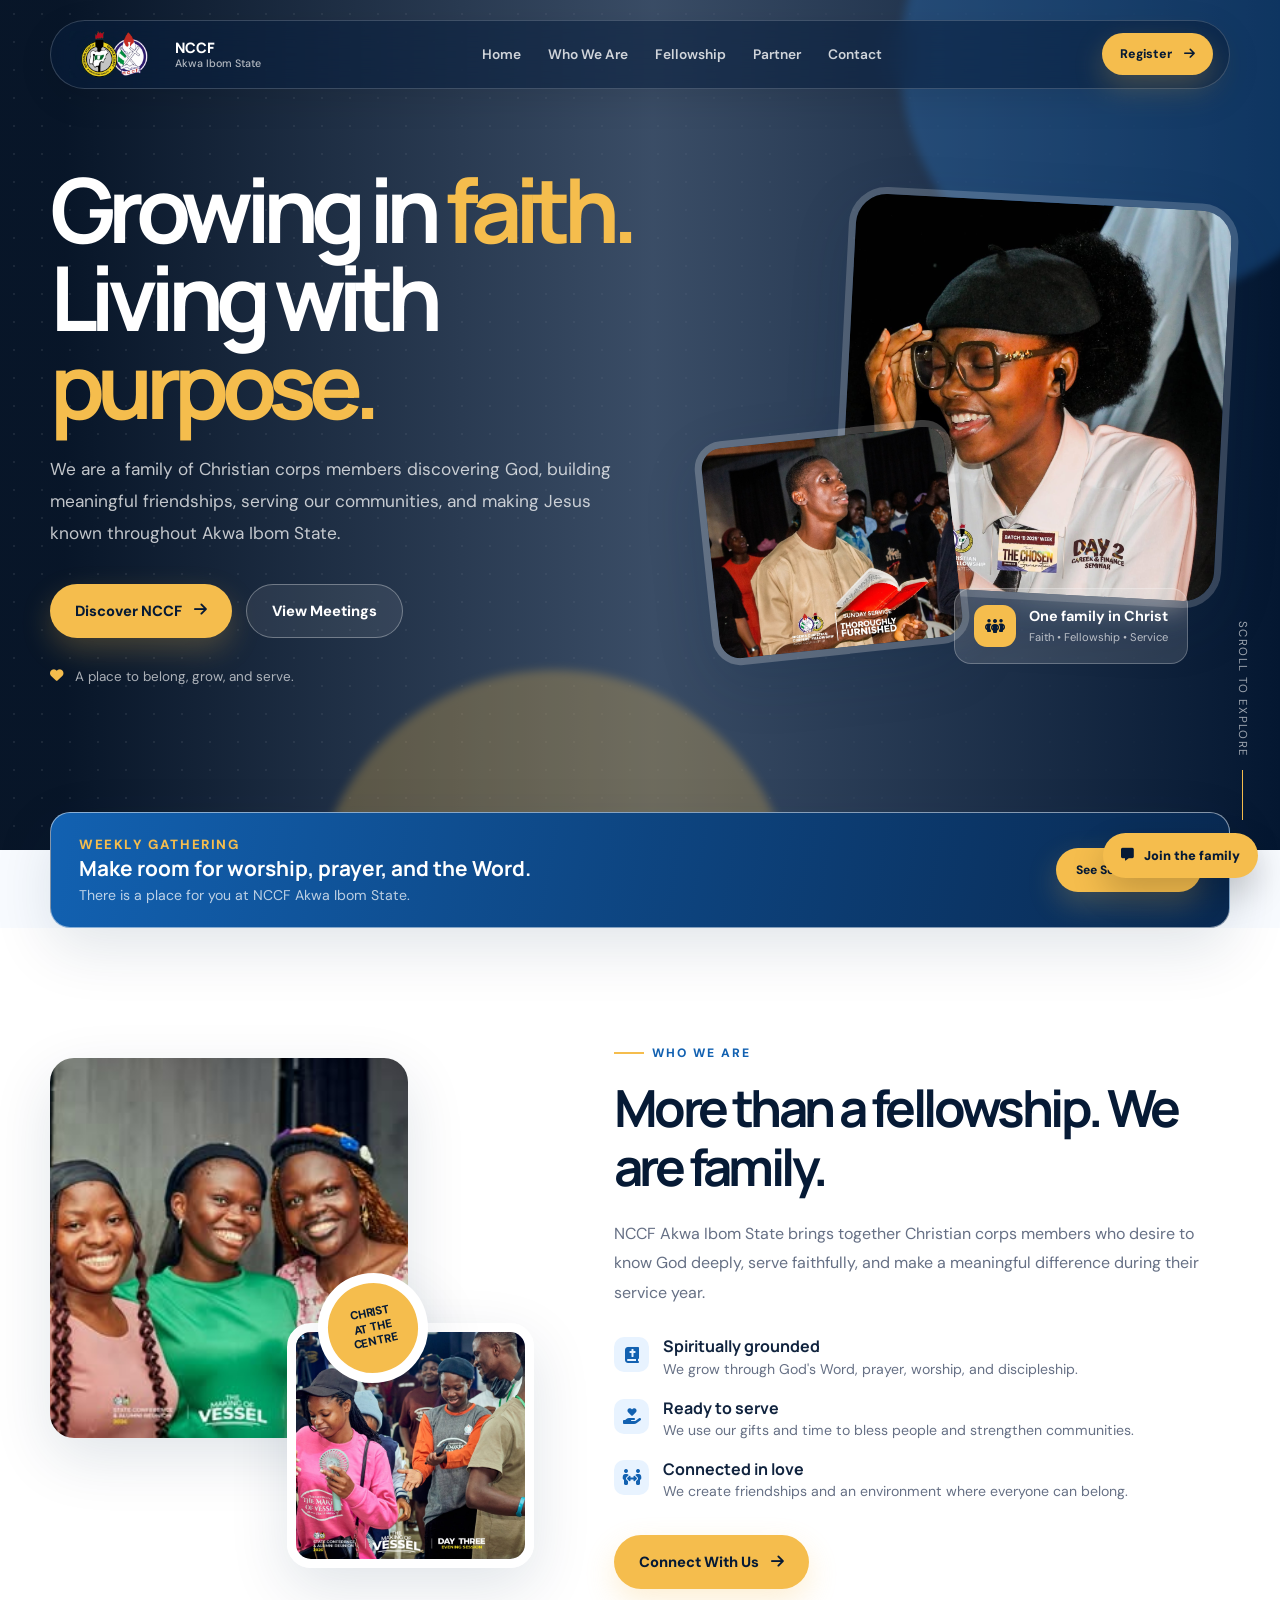
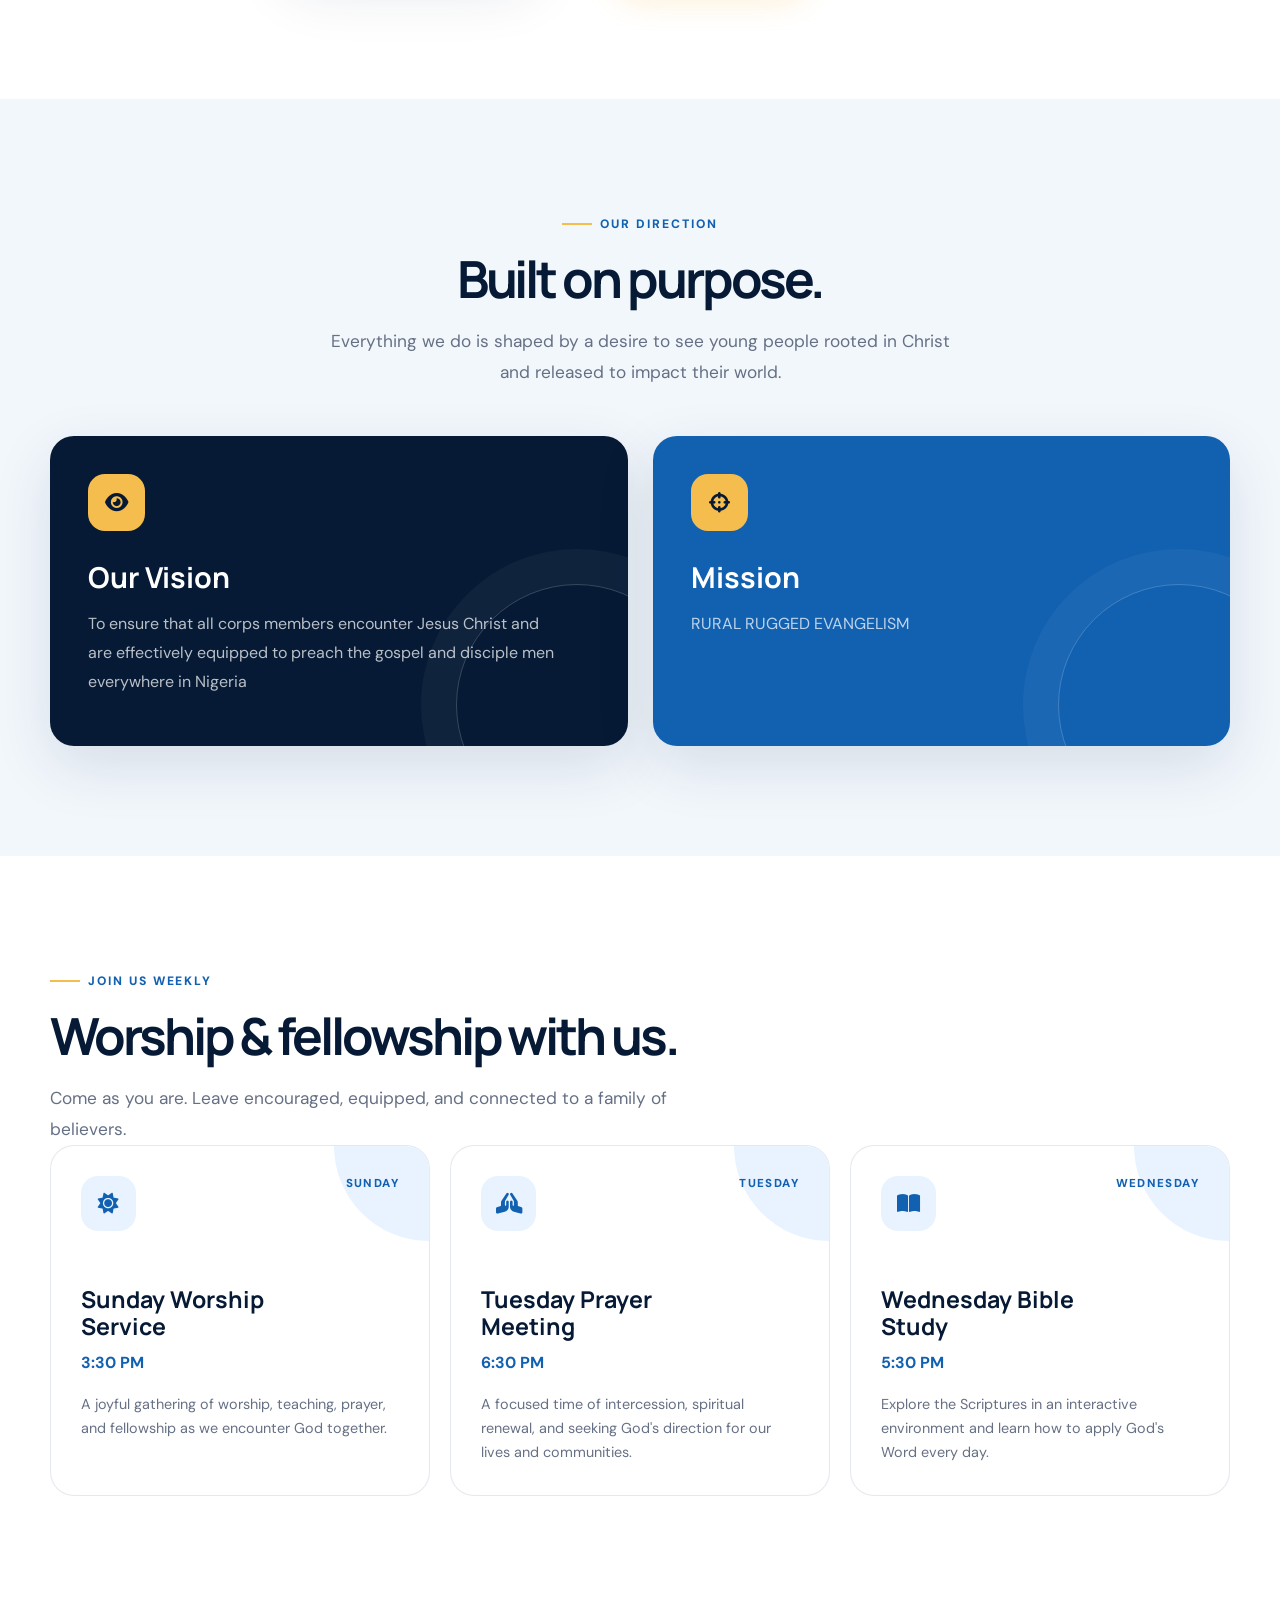
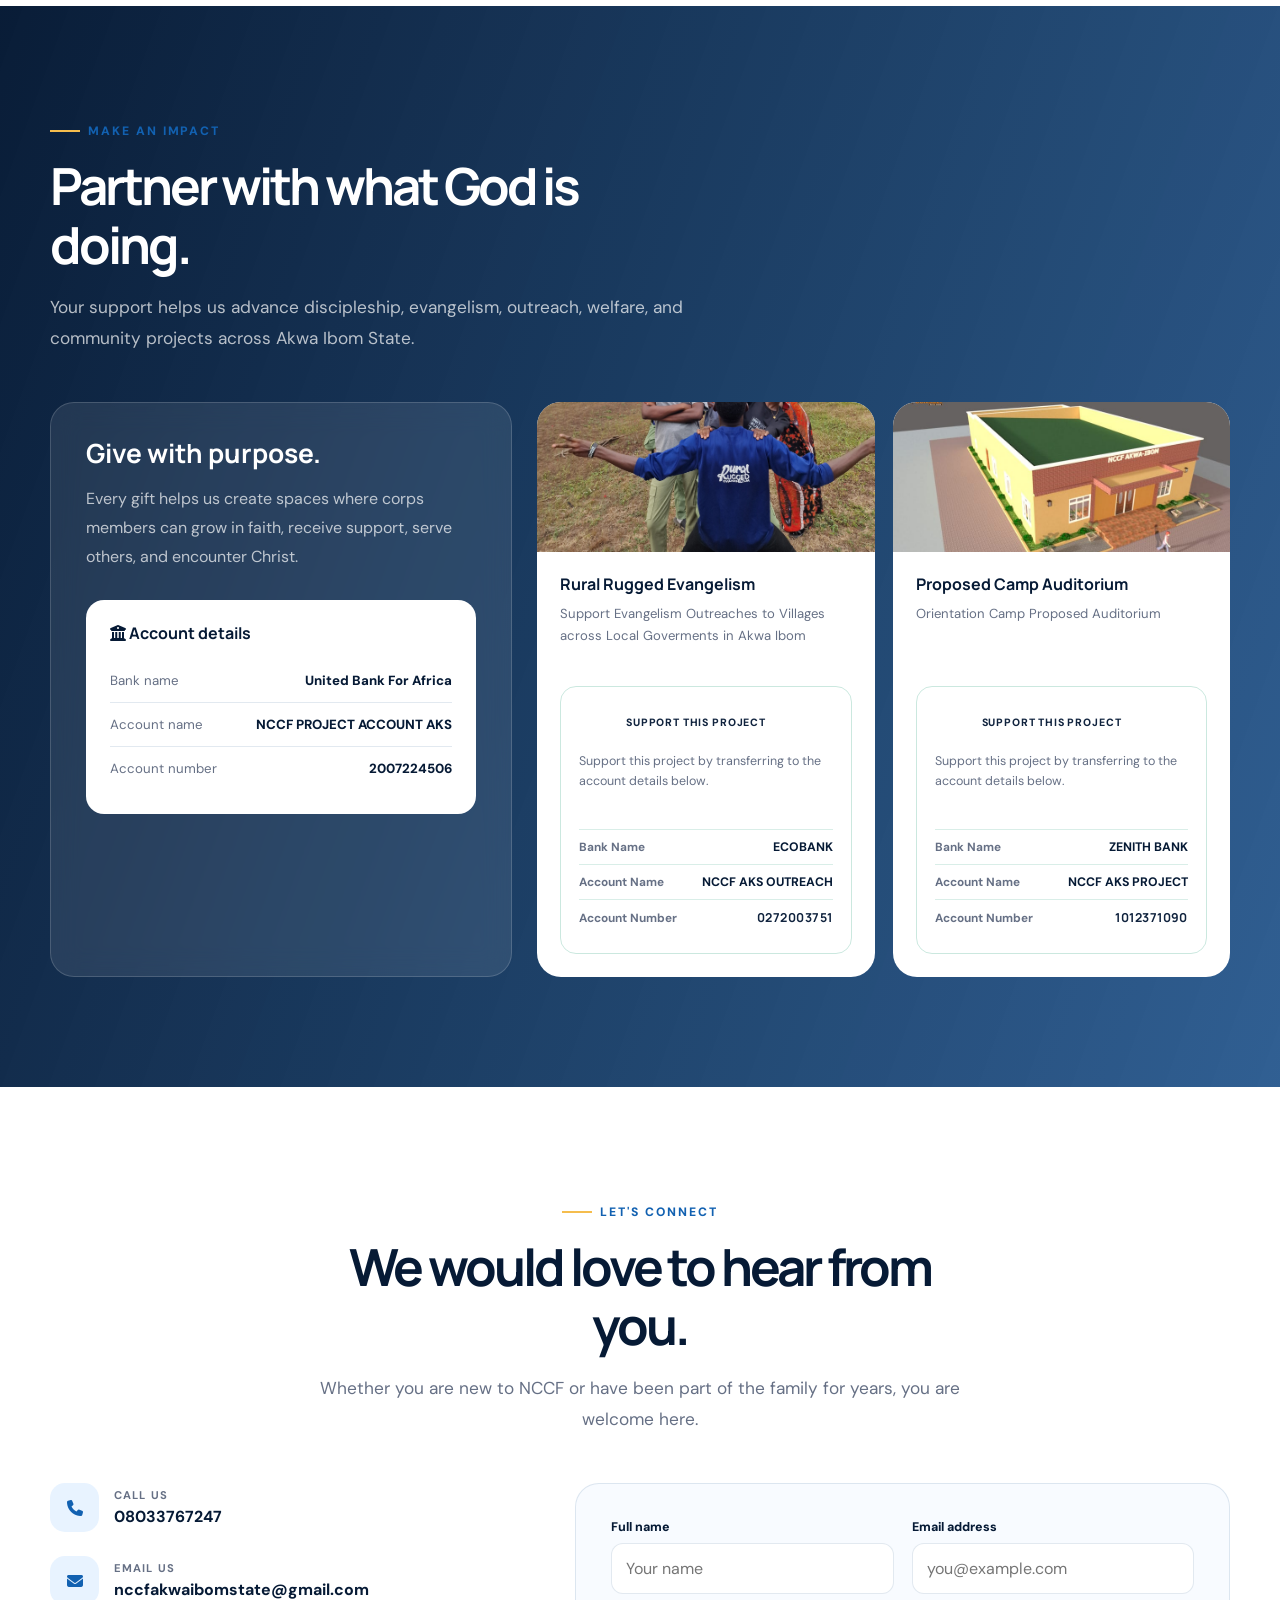
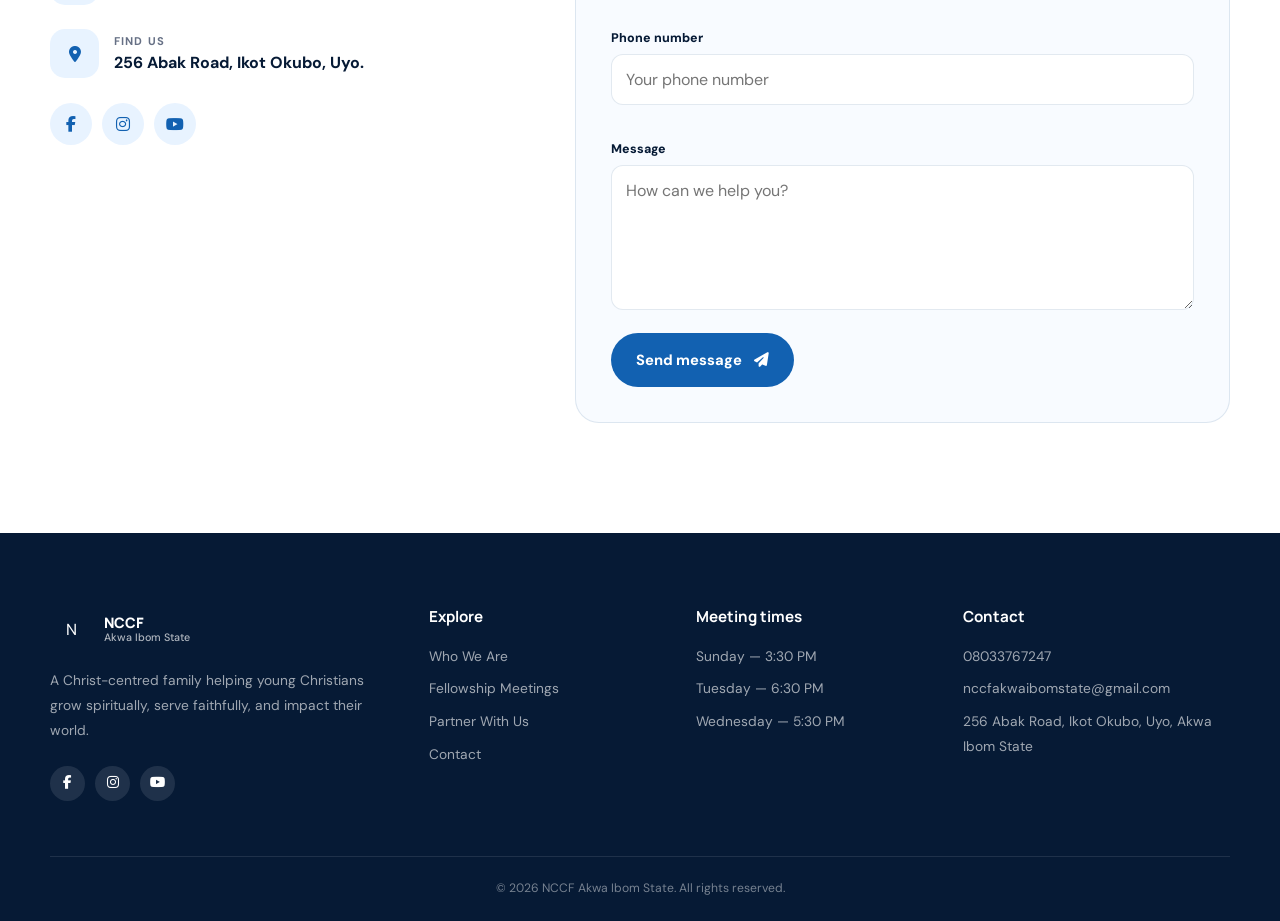
==== commit fb7d59ba: "minor changes" ====
--- a/index.html
+++ b/index.html
@@ -340,25 +340,25 @@
               <div class="account-row">
                 <span>Bank name</span>
                 <span>United Bank For Africa</span>
-                <button class="copy" data-copy="[Bank Name]" aria-label="Copy bank name">
+                <!-- <button class="copy" data-copy="[Bank Name]" aria-label="Copy bank name">
                   <i class="fa-regular fa-copy"></i>
-                </button>
+                </button> -->
               </div>
 
               <div class="account-row">
                 <span>Account name</span>
                 <span>NCCF PROJECT ACCOUNT AKS</span>
-                <button class="copy" data-copy="[Account Name]" aria-label="Copy account name">
+                <!-- <button class="copy" data-copy="[Account Name]" aria-label="Copy account name">
                   <i class="fa-regular fa-copy"></i>
-                </button>
+                </button> -->
               </div>
 
               <div class="account-row">
                 <span>Account number</span>
                 <span>2007224506</span>
-                <button class="copy" data-copy="[Account Number]" aria-label="Copy account number">
+                <!-- <button class="copy" data-copy="[Account Number]" aria-label="Copy account number">
                   <i class="fa-regular fa-copy"></i>
-                </button>
+                </button> -->
               </div>
             </div>
           </div>
@@ -410,7 +410,7 @@
 
             <article class="project-card reveal delay-1" style="--progress: 40%">
               <img class="project-image"
-                src="https://images.unsplash.com/photo-1559027615-cd4628902d4a?auto=format&fit=crop&w=900&q=80"
+                src="./images/camp-proposed.jpg"
                 alt="People working together on a community project" loading="lazy" />
 
               <div class="project-body">
@@ -477,7 +477,7 @@
 
                 <div>
                   <small>Call us</small>
-                  <p>[Phone Number]</p>
+                  <p>08033767247</p>
                 </div>
               </div>
 
@@ -488,7 +488,7 @@
 
                 <div>
                   <small>Email us</small>
-                  <p>[Email Address]</p>
+                  <p>nccfakwaibomstate@gmail.com</p>
                 </div>
               </div>
 
@@ -518,10 +518,10 @@
               </a>
             </div>
 
-            <div class="map">
+            <!-- <div class="map">
               <i class="fa-solid fa-map-location-dot"></i>
               <span>Map location placeholder</span>
-            </div>
+            </div> -->
           </div>
 
           <form class="contact-form reveal delay-1" id="contactForm">
@@ -579,18 +579,17 @@
           </p>
 
           <div class="footer-socials">
-            <a href="#" aria-label="Facebook">
-              <i class="fa-brands fa-facebook-f"></i>
-            </a>
-            <a href="#" aria-label="Instagram">
-              <i class="fa-brands fa-instagram"></i>
-            </a>
-            <a href="#" aria-label="YouTube">
-              <i class="fa-brands fa-youtube"></i>
-            </a>
-            <a href="#" aria-label="WhatsApp">
-              <i class="fa-brands fa-whatsapp"></i>
-            </a>
+  <a href="https://web.facebook.com/nccfaks" target="_blank" aria-label="Facebook">
+                <i class="fa-brands fa-facebook-f"></i>
+              </a>
+
+              <a href="https://www.instagram.com/nccfaks/" target="_blank" aria-label="Instagram">
+                <i class="fa-brands fa-instagram"></i>
+              </a>
+
+              <a href="https://www.youtube.com/@nccfakwaibom5083/featured" target="_blank" aria-label="YouTube">
+                <i class="fa-brands fa-youtube"></i>
+              </a>
           </div>
         </div>
 
@@ -616,9 +615,9 @@
         <div>
           <h4>Contact</h4>
           <ul>
-            <li>[Phone Number]</li>
-            <li>[Email Address]</li>
-            <li>[Location Address]</li>
+            <li>08033767247</li>
+            <li>nccfakwaibomstate@gmail.com</li>
+            <li>256 Abak Road, Ikot Okubo, Uyo, Akwa Ibom State</li>
           </ul>
         </div>
       </div>
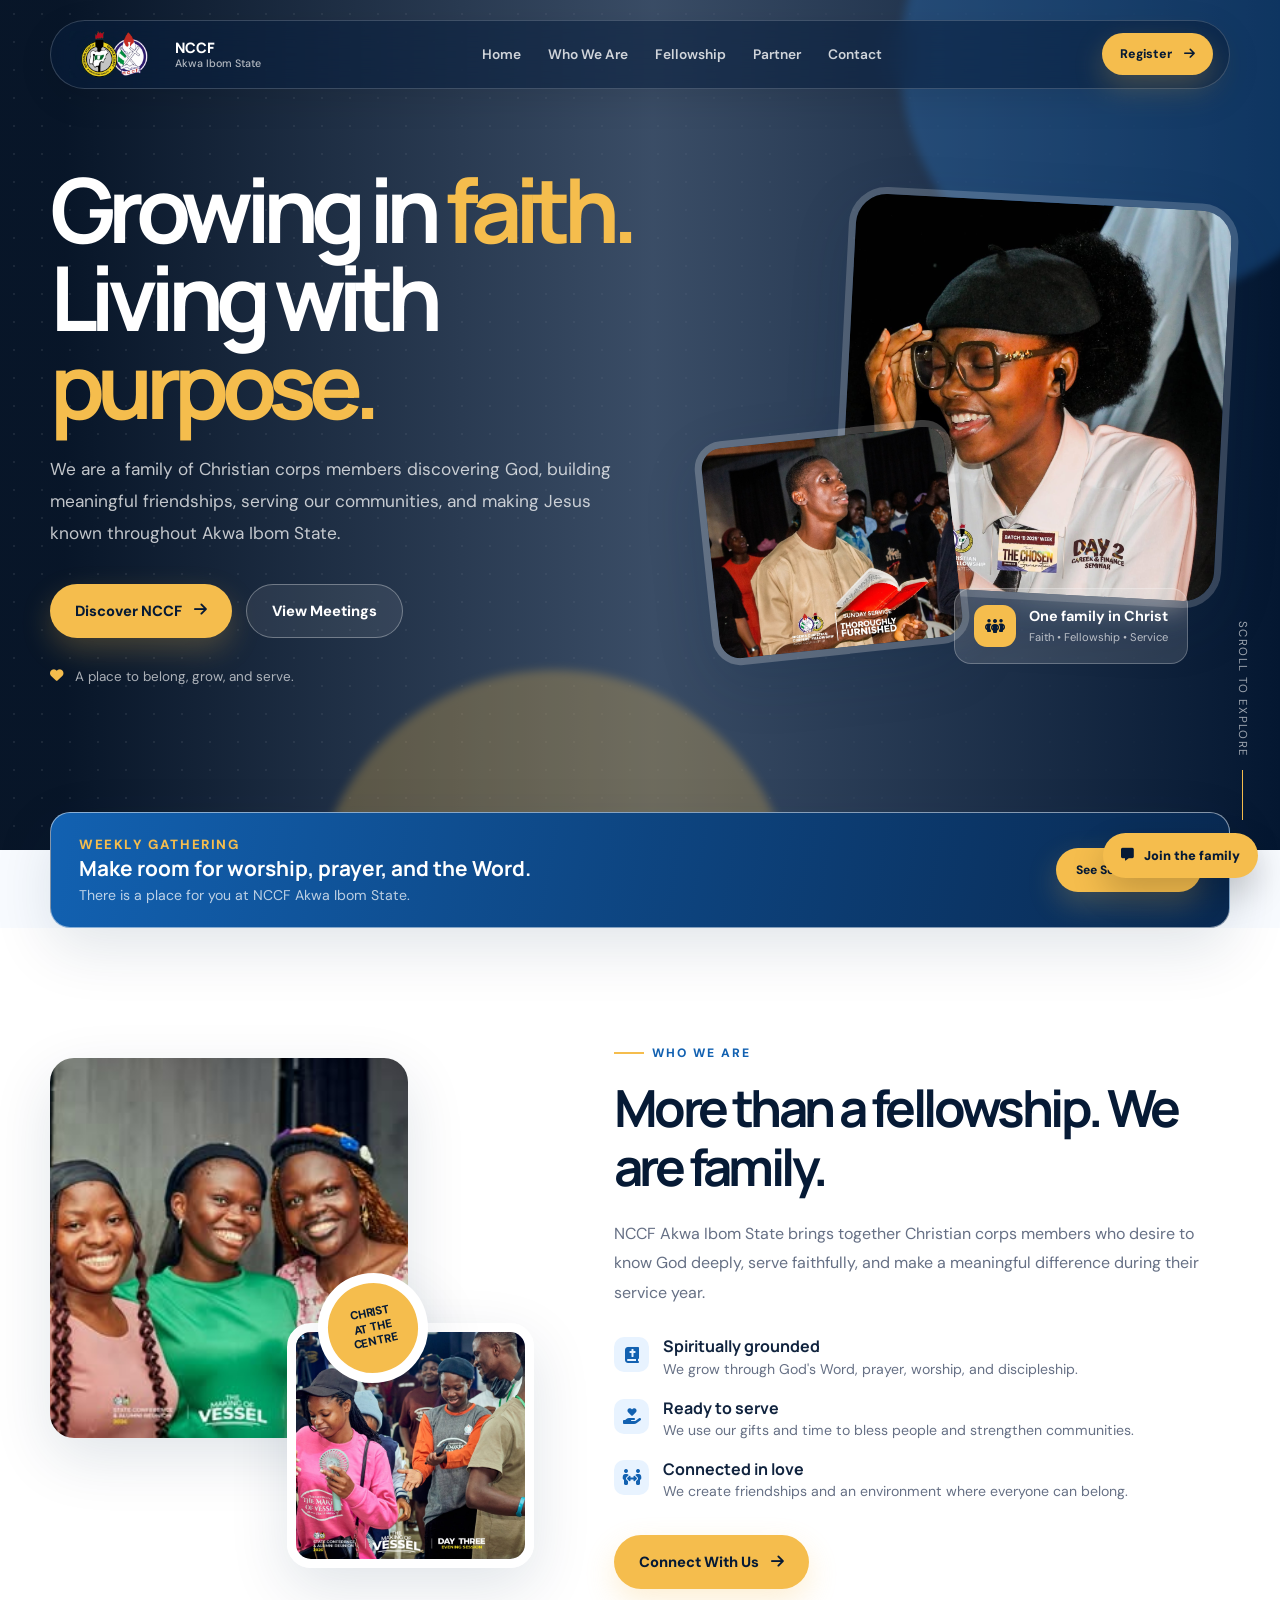
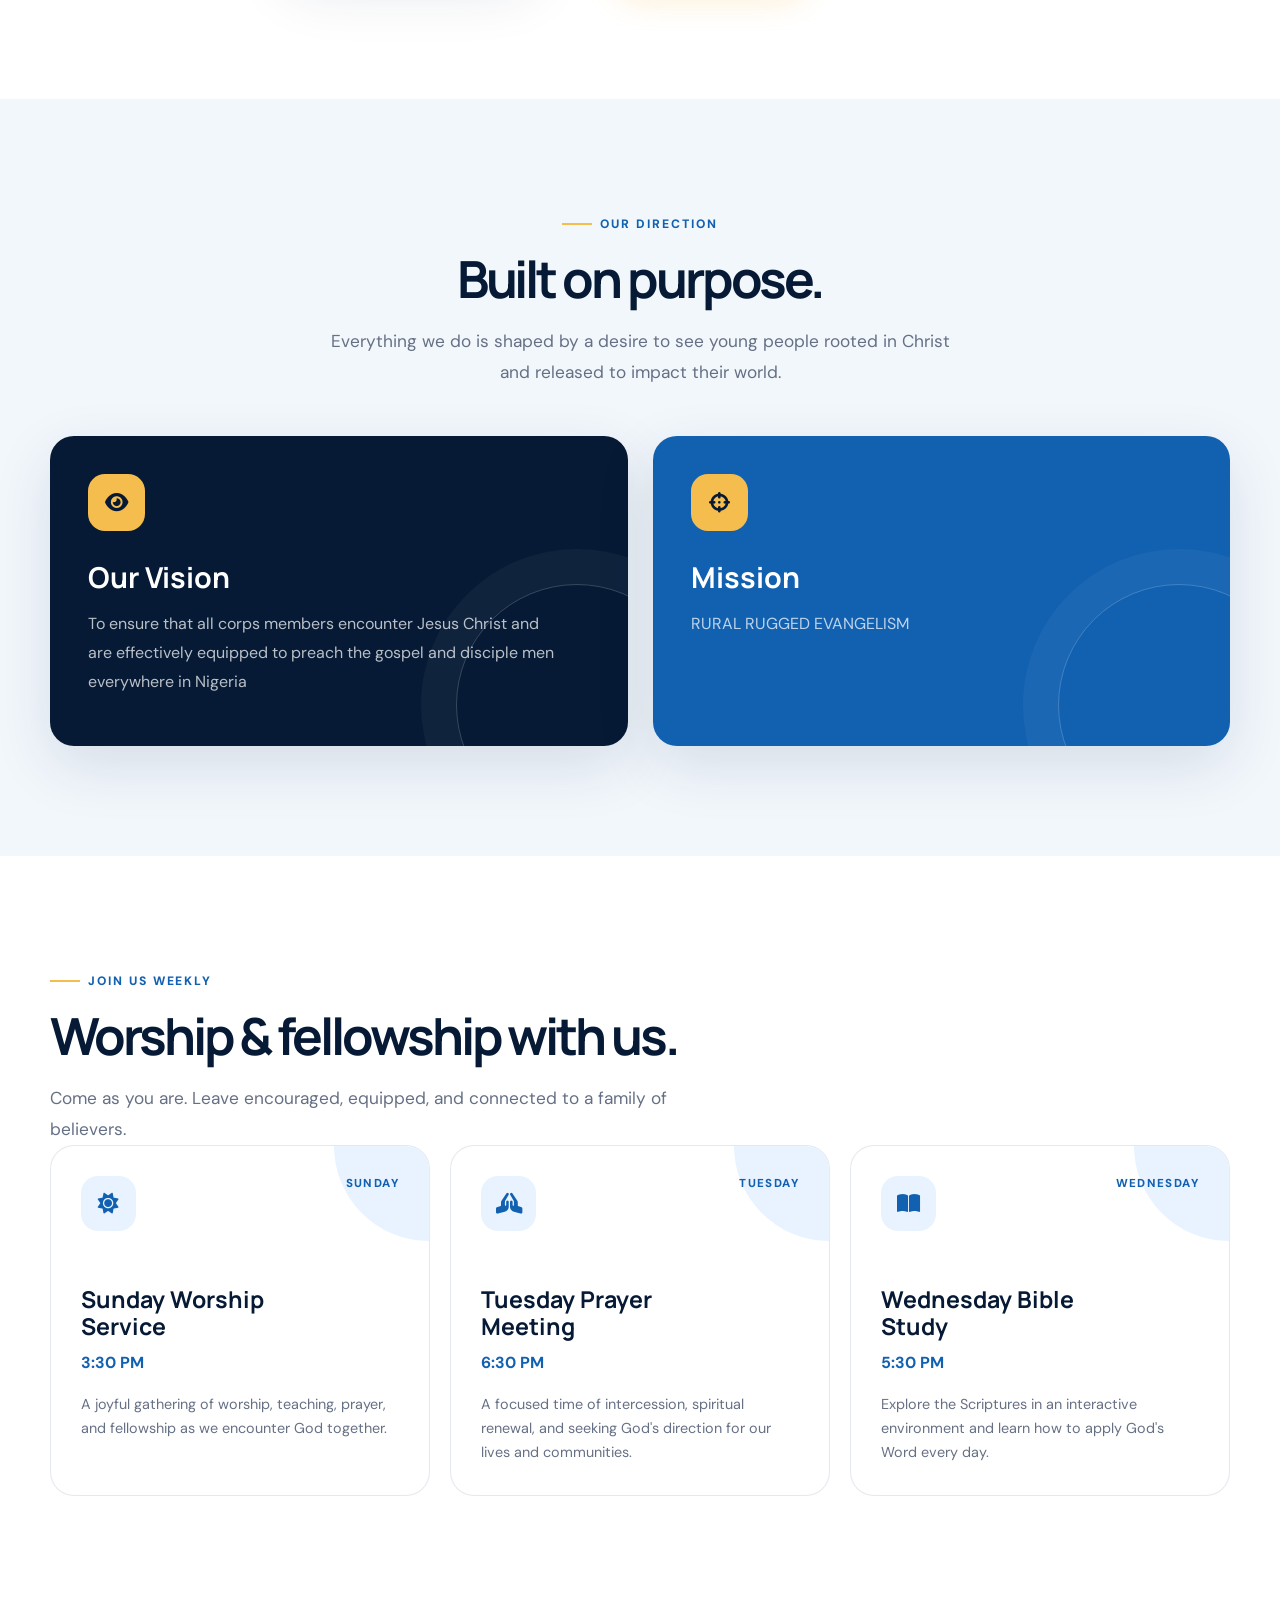
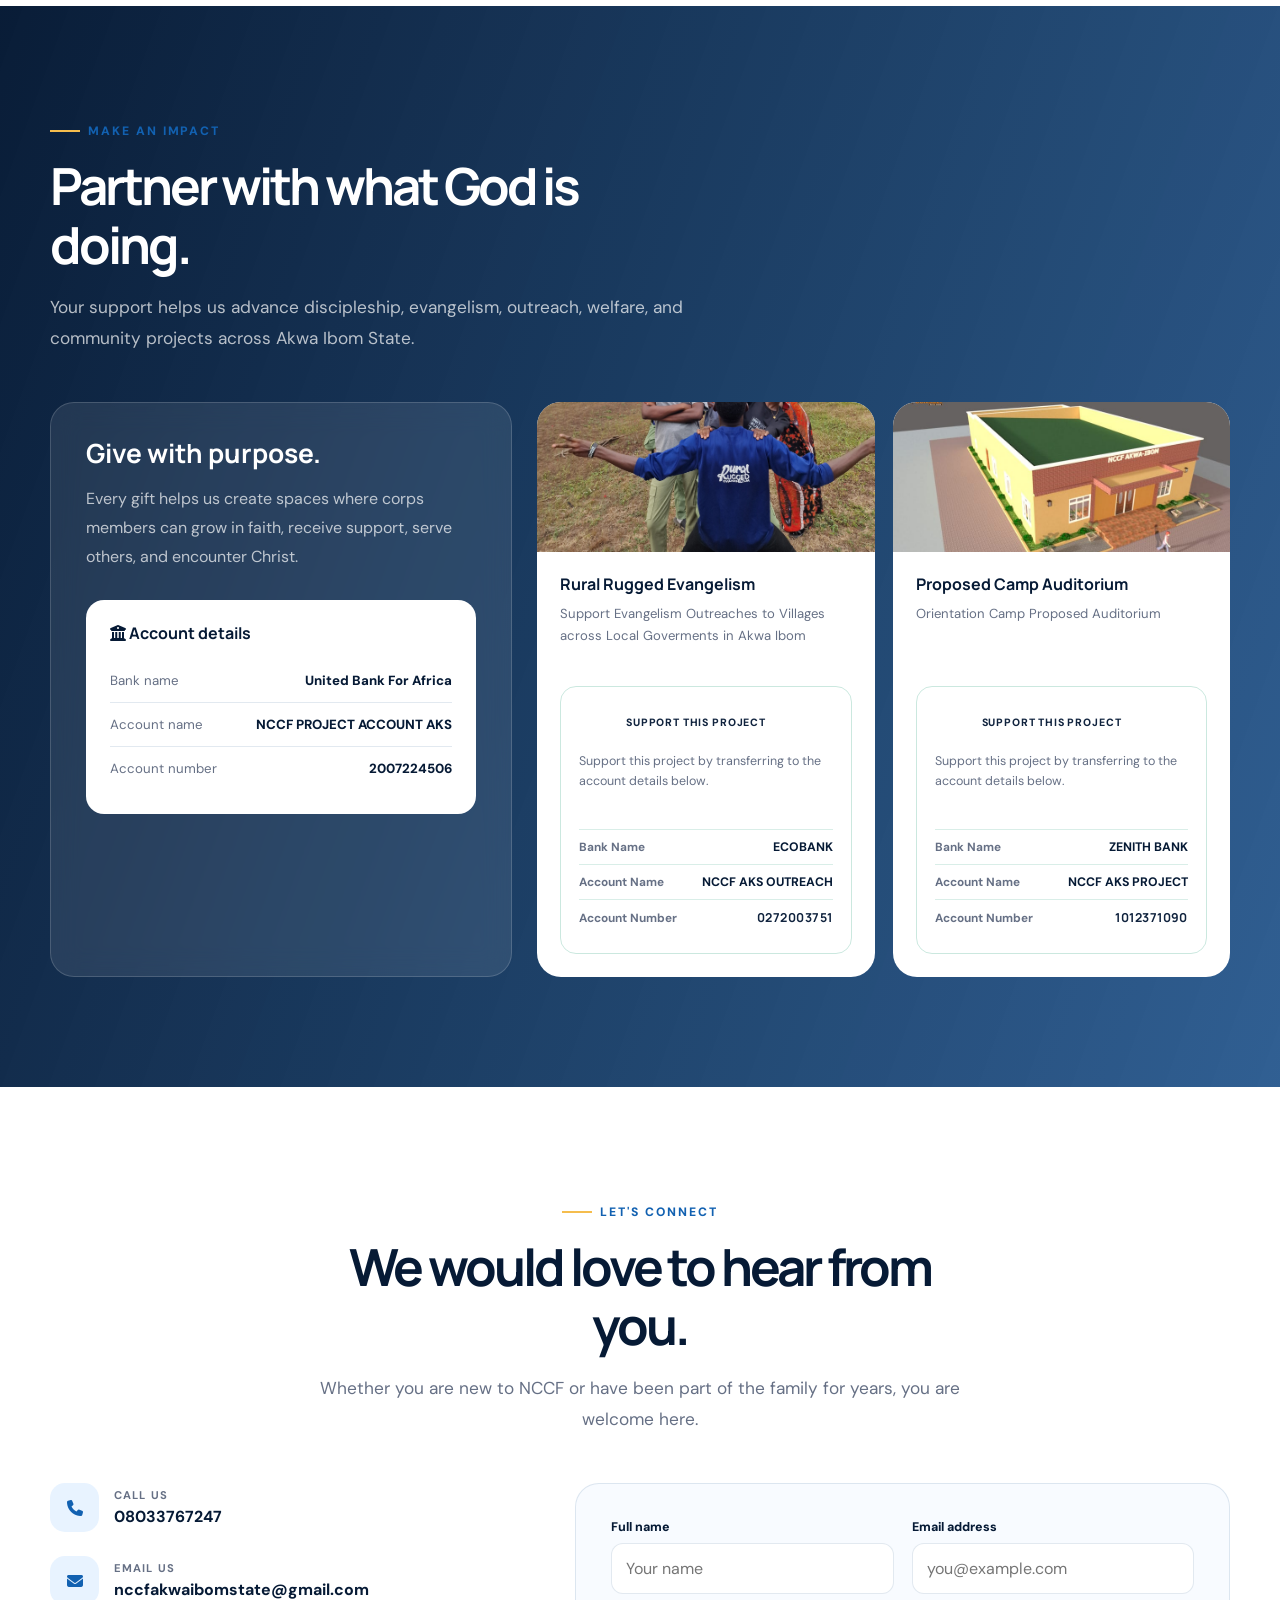
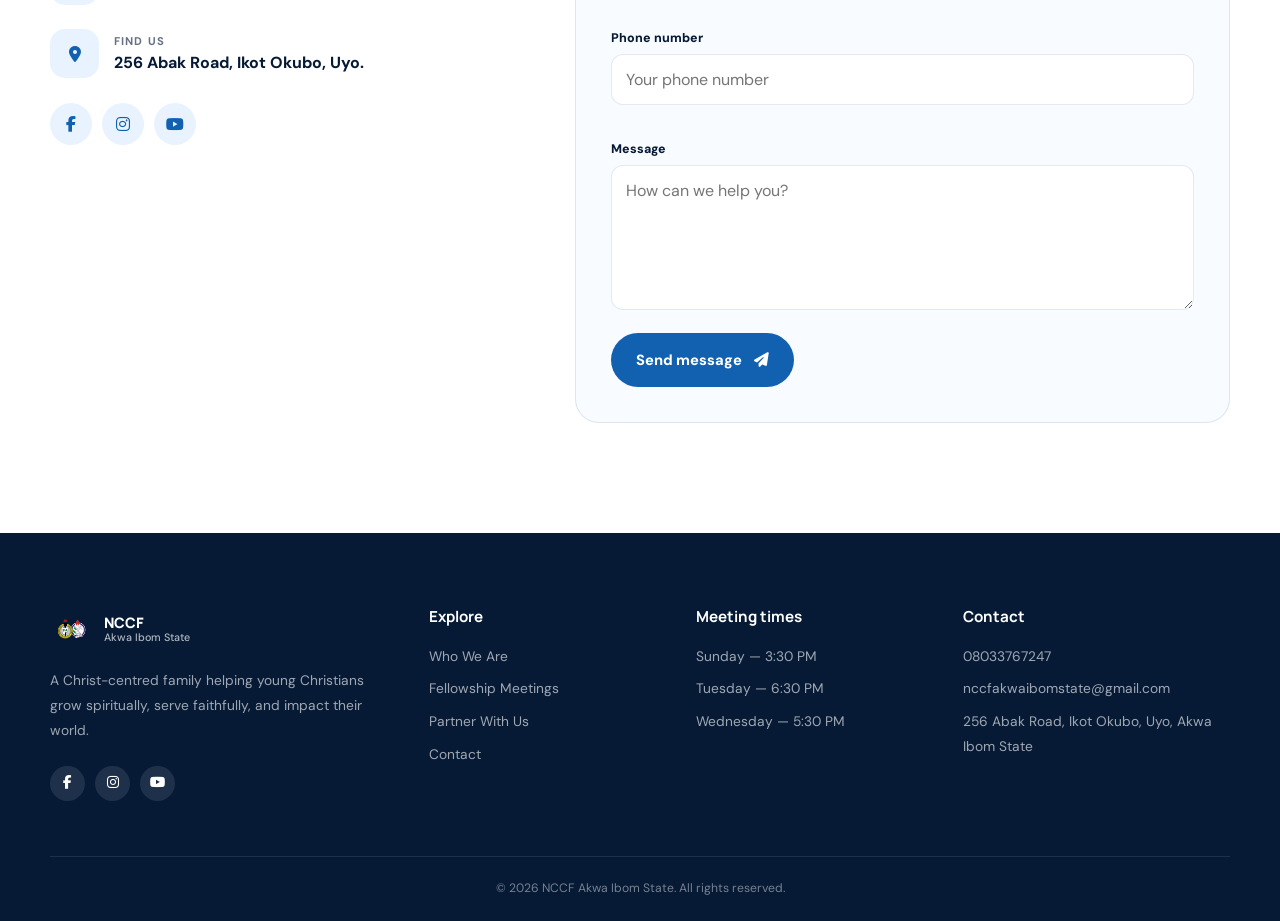
==== commit 1469e7c1: "updated sign up mobile nav" ====
--- a/index.html
+++ b/index.html
@@ -65,7 +65,7 @@
     <a href="#services">Fellowship</a>
     <a href="#partner">Partner</a>
     <a href="#contact">Contact</a>
-    <a href="signup.html">Sign Up</a>
+    <a href="signup.html">Register</a>
 
   </div>
 
@@ -566,7 +566,9 @@
       <div class="footer-grid">
         <div>
           <div class="footer-brand">
-            <div class="brand-mark">N</div>
+            <div class="brand-mark">
+            <img src="./images/nccf_logo.png" />
+          </div>
             <div class="brand-copy">
               NCCF
               <small>Akwa Ibom State</small>
